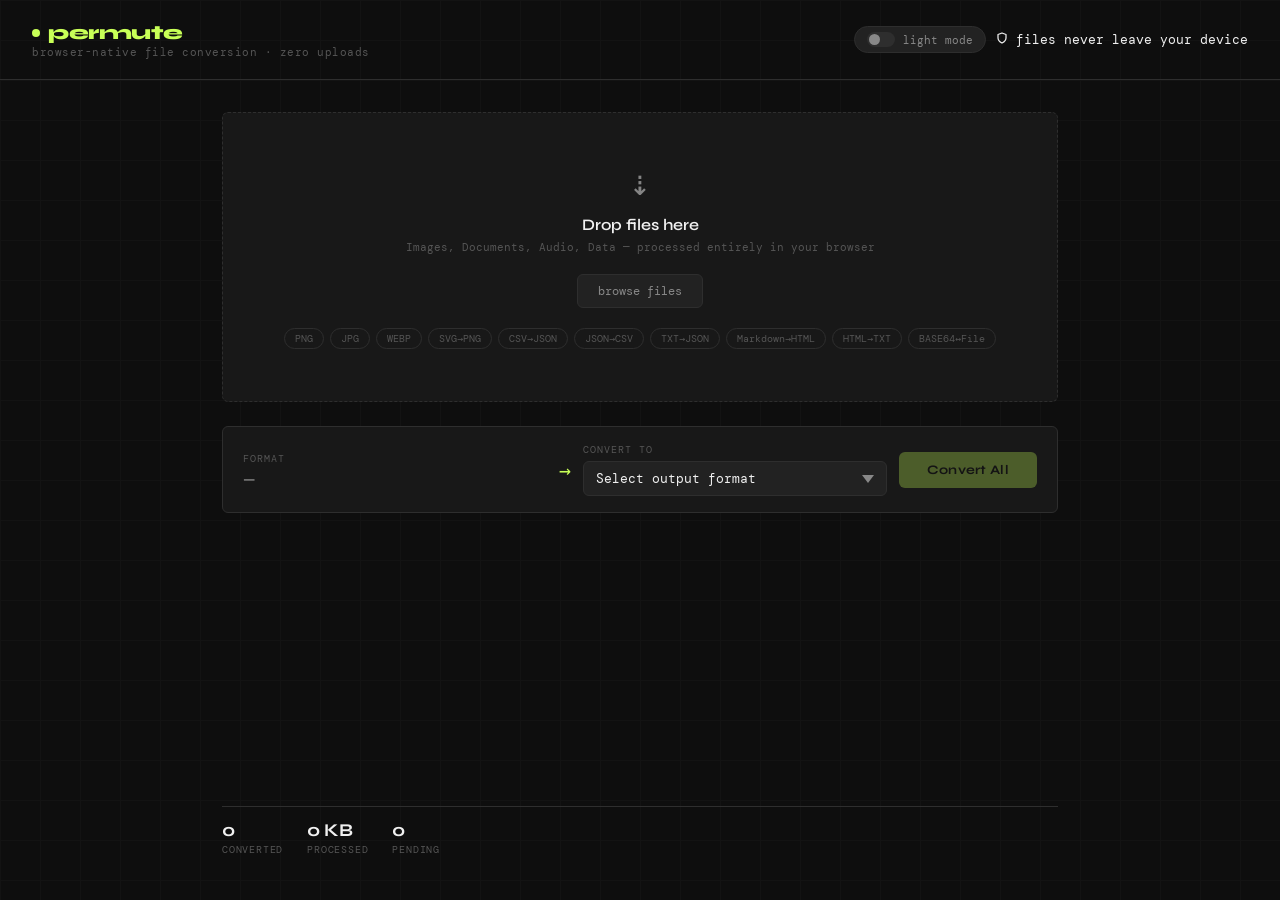
==== index.html @ 3656fc7f "permute-pilot first version of permute available at permute.wizminar.com" ====
<!DOCTYPE html>
<html lang="en">
<head>
<meta charset="UTF-8">
<meta name="viewport" content="width=device-width, initial-scale=1.0">
<title>permute</title>
<link rel="icon" type="image/x-icon" href="favicon.ico">
<style>
  @import url('https://fonts.googleapis.com/css2?family=DM+Mono:ital,wght@0,300;0,400;0,500;1,300&family=Syne:wght@400;600;700;800&display=swap');

  *, *::before, *::after { box-sizing: border-box; margin: 0; padding: 0; }

  :root {
    --bg: #0e0e0e;
    --surface: #181818;
    --surface2: #222222;
    --border: #2e2e2e;
    --border-hover: #444;
    --accent: #c8ff57;
    --accent-dim: #a8d844;
    --text: #f0f0f0;
    --text-mid: #888;
    --text-dim: #555;
    --danger: #ff5c5c;
    --success: #57ffb8;
    --radius: 6px;
  }

  :root.light {
    --bg: #f5f5f2;
    --surface: #ffffff;
    --surface2: #eeecea;
    --border: #d8d5d0;
    --border-hover: #b0aba4;
    --accent: #5a7a00;
    --accent-dim: #4a6600;
    --text: #1a1a1a;
    --text-mid: #666;
    --text-dim: #999;
    --danger: #cc2200;
    --success: #006644;
  }

  html, body {
    height: 100%;
    background: var(--bg);
    color: var(--text);
    font-family: 'DM Mono', monospace;
    font-size: 13px;
    overflow-x: hidden;
  }

  /* Subtle grid texture */
  body::before {
    content: '';
    position: fixed;
    inset: 0;
    background-image: linear-gradient(var(--border) 1px, transparent 1px), linear-gradient(90deg, var(--border) 1px, transparent 1px);
    background-size: 40px 40px;
    opacity: 0.18;
    pointer-events: none;
    z-index: 0;
  }

  .app {
    position: relative;
    z-index: 1;
    min-height: 100vh;
    display: flex;
    flex-direction: column;
  }

  /* Header */
  header {
    display: flex;
    align-items: center;
    justify-content: space-between;
    padding: 20px 32px;
    border-bottom: 1px solid var(--border);
  }

  .logo {
    font-family: 'Syne', sans-serif;
    font-weight: 800;
    font-size: 20px;
    letter-spacing: -0.5px;
    color: var(--accent);
    display: flex;
    align-items: center;
    gap: 8px;
  }

  .logo-dot {
    width: 8px; height: 8px;
    background: var(--accent);
    border-radius: 50%;
    animation: pulse 2s ease-in-out infinite;
  }

  @keyframes pulse {
    0%, 100% { opacity: 1; transform: scale(1); }
    50% { opacity: 0.5; transform: scale(0.8); }
  }

  .tagline {
    color: var(--text-dim);
    font-size: 11px;
    letter-spacing: 0.5px;
  }

  .theme-toggle {
    display: flex;
    align-items: center;
    gap: 8px;
    background: var(--surface2);
    border: 1px solid var(--border);
    padding: 5px 12px;
    border-radius: 20px;
    font-size: 11px;
    color: var(--text-mid);
    cursor: pointer;
    font-family: 'DM Mono', monospace;
    transition: all 0.2s ease;
  }

  .theme-toggle:hover {
    border-color: var(--border-hover);
    color: var(--text);
  }

  .toggle-track {
    width: 28px;
    height: 15px;
    background: var(--border);
    border-radius: 8px;
    position: relative;
    transition: background 0.25s ease;
    flex-shrink: 0;
  }

  .light .toggle-track {
    background: var(--accent);
  }

  .toggle-thumb {
    position: absolute;
    top: 2px;
    left: 2px;
    width: 11px;
    height: 11px;
    background: var(--text-mid);
    border-radius: 50%;
    transition: transform 0.25s cubic-bezier(0.4,0,0.2,1), background 0.25s ease;
  }

  .light .toggle-thumb {
    transform: translateX(13px);
    background: #fff;
  }

  .header-right {
    display: flex;
    align-items: center;
    gap: 10px;
  }
    display: flex;
    align-items: center;
    gap: 6px;
    background: var(--surface2);
    border: 1px solid var(--border);
    padding: 5px 12px;
    border-radius: 20px;
    font-size: 11px;
    color: var(--text-mid);
  }

  .privacy-badge svg { color: var(--accent); }

  /* Main */
  main {
    flex: 1;
    padding: 32px;
    max-width: 900px;
    width: 100%;
    margin: 0 auto;
    display: flex;
    flex-direction: column;
    gap: 24px;
  }

  /* Drop Zone */
  .drop-zone {
    border: 1.5px dashed var(--border);
    border-radius: var(--radius);
    padding: 52px 32px;
    text-align: center;
    cursor: pointer;
    transition: all 0.2s ease;
    position: relative;
    overflow: hidden;
    background: var(--surface);
  }

  .drop-zone:hover, .drop-zone.dragging {
    border-color: var(--accent);
    background: rgba(200, 255, 87, 0.03);
  }

  .drop-zone.dragging::after {
    content: '';
    position: absolute;
    inset: 0;
    background: radial-gradient(ellipse at center, rgba(200,255,87,0.06) 0%, transparent 70%);
    pointer-events: none;
  }

  .drop-icon {
    font-size: 36px;
    margin-bottom: 14px;
    opacity: 0.5;
    line-height: 1;
  }

  .drop-text {
    font-family: 'Syne', sans-serif;
    font-size: 16px;
    font-weight: 600;
    color: var(--text);
    margin-bottom: 6px;
  }

  .drop-sub {
    color: var(--text-dim);
    font-size: 11px;
    margin-bottom: 20px;
  }

  .browse-btn {
    display: inline-block;
    padding: 8px 20px;
    border: 1px solid var(--border);
    border-radius: var(--radius);
    cursor: pointer;
    color: var(--text-mid);
    transition: all 0.15s;
    font-family: 'DM Mono', monospace;
    font-size: 12px;
    background: var(--surface2);
  }

  .browse-btn:hover {
    border-color: var(--accent);
    color: var(--accent);
  }

  #file-input { display: none; }

  /* Format selector row */
  .convert-bar {
    display: grid;
    grid-template-columns: 1fr auto 1fr auto;
    gap: 12px;
    align-items: center;
    background: var(--surface);
    border: 1px solid var(--border);
    border-radius: var(--radius);
    padding: 16px 20px;
  }

  .field-group { display: flex; flex-direction: column; gap: 5px; }
  .field-label { font-size: 10px; color: var(--text-dim); text-transform: uppercase; letter-spacing: 1px; }

  .field-value {
    font-family: 'Syne', sans-serif;
    font-weight: 600;
    font-size: 15px;
    color: var(--text-mid);
  }

  .field-value.active { color: var(--text); }

  .arrow-icon { color: var(--accent); font-size: 20px; text-align: center; }

  select {
    appearance: none;
    background: var(--surface2);
    border: 1px solid var(--border);
    color: var(--text);
    font-family: 'DM Mono', monospace;
    font-size: 13px;
    padding: 8px 32px 8px 12px;
    border-radius: var(--radius);
    cursor: pointer;
    width: 100%;
    background-image: url("data:image/svg+xml,%3Csvg xmlns='http://www.w3.org/2000/svg' width='12' height='8' viewBox='0 0 12 8'%3E%3Cpath fill='%23888' d='M6 8L0 0h12z'/%3E%3C/svg%3E");
    background-repeat: no-repeat;
    background-position: right 12px center;
    transition: border-color 0.15s;
  }

  select:focus { outline: none; border-color: var(--accent); }
  select option { background: #1a1a1a; }

  .convert-btn {
    padding: 10px 28px;
    background: var(--accent);
    color: #0e0e0e;
    border: none;
    border-radius: var(--radius);
    font-family: 'Syne', sans-serif;
    font-weight: 700;
    font-size: 13px;
    cursor: pointer;
    transition: all 0.15s;
    letter-spacing: 0.3px;
    white-space: nowrap;
  }

  .convert-btn:hover { background: var(--accent-dim); transform: translateY(-1px); }
  .convert-btn:active { transform: translateY(0); }
  .convert-btn:disabled { opacity: 0.3; cursor: not-allowed; transform: none; }

  /* File Queue */
  .queue-header {
    display: flex;
    align-items: center;
    justify-content: space-between;
    margin-bottom: 12px;
  }

  .queue-title {
    font-size: 11px;
    color: var(--text-dim);
    text-transform: uppercase;
    letter-spacing: 1px;
  }

  .clear-btn {
    font-size: 11px;
    color: var(--text-dim);
    background: none;
    border: none;
    cursor: pointer;
    font-family: 'DM Mono', monospace;
    padding: 2px 6px;
    border-radius: 3px;
    transition: color 0.15s;
  }

  .clear-btn:hover { color: var(--danger); }

  .file-list { display: flex; flex-direction: column; gap: 6px; }

  .file-item {
    display: grid;
    grid-template-columns: 32px 1fr auto auto;
    align-items: center;
    gap: 12px;
    background: var(--surface);
    border: 1px solid var(--border);
    border-radius: var(--radius);
    padding: 10px 14px;
    animation: slideIn 0.2s ease;
    transition: border-color 0.2s;
  }

  @keyframes slideIn {
    from { opacity: 0; transform: translateY(-6px); }
    to { opacity: 1; transform: translateY(0); }
  }

  .file-item.done { border-color: rgba(87, 255, 184, 0.25); }
  .file-item.error { border-color: rgba(255, 92, 92, 0.25); }
  .file-item.converting { border-color: rgba(200, 255, 87, 0.2); }

  .file-type-badge {
    width: 32px; height: 32px;
    background: var(--surface2);
    border-radius: 4px;
    display: flex;
    align-items: center;
    justify-content: center;
    font-size: 9px;
    font-weight: 500;
    color: var(--text-mid);
    text-transform: uppercase;
    letter-spacing: 0.5px;
    border: 1px solid var(--border);
  }

  .file-info { min-width: 0; }

  .file-name {
    font-size: 12px;
    color: var(--text);
    white-space: nowrap;
    overflow: hidden;
    text-overflow: ellipsis;
    margin-bottom: 2px;
  }

  .file-meta { font-size: 10px; color: var(--text-dim); }

  .file-status {
    font-size: 11px;
    white-space: nowrap;
  }

  .status-pending { color: var(--text-dim); }
  .status-converting { color: var(--accent); }
  .status-done { color: var(--success); }
  .status-error { color: var(--danger); }

  .download-btn {
    padding: 5px 12px;
    background: transparent;
    border: 1px solid var(--success);
    color: var(--success);
    border-radius: 4px;
    font-family: 'DM Mono', monospace;
    font-size: 11px;
    cursor: pointer;
    transition: all 0.15s;
    white-space: nowrap;
  }

  .download-btn:hover { background: var(--success); color: #0e0e0e; }

  .remove-btn {
    background: none;
    border: none;
    color: var(--text-dim);
    cursor: pointer;
    font-size: 16px;
    line-height: 1;
    padding: 2px 4px;
    border-radius: 3px;
    transition: color 0.15s;
  }

  .remove-btn:hover { color: var(--danger); }

  /* Progress bar */
  .progress-bar {
    height: 2px;
    background: var(--surface2);
    border-radius: 1px;
    margin-top: 4px;
    overflow: hidden;
  }

  .progress-fill {
    height: 100%;
    background: var(--accent);
    border-radius: 1px;
    transition: width 0.3s ease;
    width: 0%;
  }

  /* Stats bar */
  .stats-bar {
    display: flex;
    gap: 24px;
    padding: 12px 0;
    border-top: 1px solid var(--border);
    margin-top: auto;
  }

  .stat { display: flex; flex-direction: column; gap: 2px; }
  .stat-val { font-family: 'Syne', sans-serif; font-weight: 700; font-size: 18px; color: var(--text); }
  .stat-key { font-size: 10px; color: var(--text-dim); text-transform: uppercase; letter-spacing: 0.8px; }

  /* Empty state */
  .empty-state {
    text-align: center;
    padding: 32px;
    color: var(--text-dim);
    font-size: 12px;
  }

  /* Formats supported */
  .formats-row {
    display: flex;
    gap: 6px;
    flex-wrap: wrap;
  }

  .fmt-pill {
    padding: 3px 10px;
    border: 1px solid var(--border);
    border-radius: 20px;
    font-size: 10px;
    color: var(--text-dim);
    background: var(--surface);
  }

  /* Spinner */
  @keyframes spin { to { transform: rotate(360deg); } }
  .spinner {
    display: inline-block;
    width: 12px; height: 12px;
    border: 1.5px solid var(--border);
    border-top-color: var(--accent);
    border-radius: 50%;
    animation: spin 0.6s linear infinite;
    vertical-align: middle;
  }

  /* Scrollbar */
  ::-webkit-scrollbar { width: 4px; }
  ::-webkit-scrollbar-track { background: transparent; }
  ::-webkit-scrollbar-thumb { background: var(--border); border-radius: 2px; }
</style>
</head>
<body>
<div class="app">

  <header>
    <div>
      <div class="logo"><div class="logo-dot"></div>permute</div>
      <div class="tagline">browser-native file conversion · zero uploads</div>
    </div>
    <div class="header-right">
      <button class="theme-toggle" id="theme-toggle" onclick="toggleTheme()">
        <div class="toggle-track"><div class="toggle-thumb"></div></div>
        <span id="theme-label">light mode</span>
      </button>
      <div class="privacy-badge">
        <svg width="12" height="12" fill="none" viewBox="0 0 24 24" stroke="currentColor" stroke-width="2.5">
          <path stroke-linecap="round" stroke-linejoin="round" d="M12 22s8-4 8-10V5l-8-3-8 3v7c0 6 8 10 8 10z"/>
        </svg>
        files never leave your device
      </div>
    </div>
  </header>

  <main>

    <!-- Drop Zone -->
    <div class="drop-zone" id="drop-zone">
      <div class="drop-icon">⇣</div>
      <div class="drop-text">Drop files here</div>
      <div class="drop-sub">Images, Documents, Audio, Data — processed entirely in your browser</div>
      <label class="browse-btn" for="file-input">browse files</label>
      <input type="file" id="file-input" multiple>
      <div style="margin-top:20px;">
        <div class="formats-row" style="justify-content:center;">
          <span class="fmt-pill">PNG</span><span class="fmt-pill">JPG</span><span class="fmt-pill">WEBP</span>
          <span class="fmt-pill">SVG→PNG</span><span class="fmt-pill">CSV→JSON</span><span class="fmt-pill">JSON→CSV</span>
          <span class="fmt-pill">TXT→JSON</span><span class="fmt-pill">Markdown→HTML</span>
          <span class="fmt-pill">HTML→TXT</span><span class="fmt-pill">BASE64↔File</span>
        </div>
      </div>
    </div>

    <!-- Convert Bar -->
    <div class="convert-bar">
      <div class="field-group">
        <div class="field-label">Format</div>
        <div class="field-value" id="source-format-label">—</div>
      </div>
      <div class="arrow-icon">→</div>
      <div class="field-group">
        <div class="field-label">Convert to</div>
        <select id="target-format">
          <option value="">Select output format</option>
        </select>
      </div>
      <button class="convert-btn" id="convert-btn" disabled>Convert All</button>
    </div>

    <!-- File Queue -->
    <div id="queue-section" style="display:none;">
      <div class="queue-header">
        <div class="queue-title">Queue · <span id="queue-count">0</span> files</div>
        <button class="clear-btn" id="clear-btn">clear all</button>
      </div>
      <div class="file-list" id="file-list"></div>
    </div>

    <!-- Stats -->
    <div class="stats-bar">
      <div class="stat"><div class="stat-val" id="stat-converted">0</div><div class="stat-key">Converted</div></div>
      <div class="stat"><div class="stat-val" id="stat-size">0 KB</div><div class="stat-key">Processed</div></div>
      <div class="stat"><div class="stat-val" id="stat-pending">0</div><div class="stat-key">Pending</div></div>
    </div>

  </main>
</div>

<script>
// ─── FORMAT MAP ────────────────────────────────────────────────────────────────
const FORMAT_MAP = {
  image: {
    label: 'Image',
    detect: ['png','jpg','jpeg','webp','gif','bmp','svg'],
    targets: { PNG:'png', JPEG:'jpg', WEBP:'webp' }
  },
  csv: {
    label: 'CSV',
    detect: ['csv'],
    targets: { JSON:'json', TSV:'tsv', HTML:'html' }
  },
  json: {
    label: 'JSON',
    detect: ['json'],
    targets: { CSV:'csv', YAML:'yaml', HTML:'html' }
  },
  txt: {
    label: 'Text',
    detect: ['txt'],
    targets: { JSON:'json', HTML:'html', CSV:'csv' }
  },
  md: {
    label: 'Markdown',
    detect: ['md','markdown'],
    targets: { HTML:'html', TXT:'txt' }
  },
  html: {
    label: 'HTML',
    detect: ['html','htm'],
    targets: { TXT:'txt', Markdown:'md' }
  },
};

// ─── STATE ─────────────────────────────────────────────────────────────────────
let files = []; // { id, file, name, ext, type, size, status, url, error }
let nextId = 0;
let statsConverted = 0, statsSize = 0;

// ─── DOM ───────────────────────────────────────────────────────────────────────
const dropZone = document.getElementById('drop-zone');
const fileInput = document.getElementById('file-input');
const fileList = document.getElementById('file-list');
const queueSection = document.getElementById('queue-section');
const queueCount = document.getElementById('queue-count');
const targetFormatSel = document.getElementById('target-format');
const sourceFormatLabel = document.getElementById('source-format-label');
const convertBtn = document.getElementById('convert-btn');
const clearBtn = document.getElementById('clear-btn');

// ─── DRAG & DROP ──────────────────────────────────────────────────────────────
dropZone.addEventListener('dragover', e => { e.preventDefault(); dropZone.classList.add('dragging'); });
dropZone.addEventListener('dragleave', () => dropZone.classList.remove('dragging'));
dropZone.addEventListener('drop', e => {
  e.preventDefault();
  dropZone.classList.remove('dragging');
  addFiles([...e.dataTransfer.files]);
});
fileInput.addEventListener('change', () => { addFiles([...fileInput.files]); fileInput.value=''; });

// ─── ADD FILES ────────────────────────────────────────────────────────────────
function getExt(name) { return name.split('.').pop().toLowerCase(); }

function detectType(ext) {
  for (const [type, conf] of Object.entries(FORMAT_MAP)) {
    if (conf.detect.includes(ext)) return type;
  }
  return null;
}

function addFiles(rawFiles) {
  rawFiles.forEach(f => {
    const ext = getExt(f.name);
    const type = detectType(ext);
    files.push({ id: nextId++, file: f, name: f.name, ext, type, size: f.size, status: 'pending', url: null, error: null });
  });
  updateUI();
}

// ─── UI UPDATE ────────────────────────────────────────────────────────────────
function updateUI() {
  if (files.length === 0) { queueSection.style.display = 'none'; }
  else { queueSection.style.display = 'block'; }

  queueCount.textContent = files.length;
  renderFileList();
  updateFormatSelector();
  updateStats();
}

function renderFileList() {
  fileList.innerHTML = '';
  if (files.length === 0) { fileList.innerHTML = '<div class="empty-state">No files added yet.</div>'; return; }
  files.forEach(f => {
    const item = document.createElement('div');
    item.className = `file-item ${f.status}`;
    item.id = `file-${f.id}`;

    const typeLabel = f.type ? FORMAT_MAP[f.type].label : f.ext.toUpperCase();
    const sizeStr = formatSize(f.size);

    let statusHtml = '';
    if (f.status === 'pending') statusHtml = `<span class="file-status status-pending">pending</span>`;
    else if (f.status === 'converting') statusHtml = `<span class="file-status status-converting"><span class="spinner"></span></span>`;
    else if (f.status === 'done') statusHtml = `<button class="download-btn" onclick="downloadFile(${f.id})">↓ save</button>`;
    else if (f.status === 'error') statusHtml = `<span class="file-status status-error" title="${f.error}">failed</span>`;

    const unsupported = !f.type ? `<div class="file-meta" style="color:var(--danger)">format not supported</div>` : '';

    item.innerHTML = `
      <div class="file-type-badge">${f.ext}</div>
      <div class="file-info">
        <div class="file-name" title="${f.name}">${f.name}</div>
        ${unsupported || `<div class="file-meta">${sizeStr} · ${typeLabel}</div>`}
        ${f.status === 'converting' ? '<div class="progress-bar"><div class="progress-fill" id="prog-${f.id}" style="width:60%"></div></div>' : ''}
      </div>
      ${statusHtml}
      <button class="remove-btn" onclick="removeFile(${f.id})">✕</button>
    `;
    fileList.appendChild(item);
  });
}

function updateFormatSelector() {
  // Determine common type among files
  const types = [...new Set(files.filter(f => f.type).map(f => f.type))];
  if (types.length === 0) {
    sourceFormatLabel.textContent = '—';
    targetFormatSel.innerHTML = '<option value="">Select output format</option>';
    convertBtn.disabled = true;
    return;
  }

  if (types.length === 1) {
    const type = types[0];
    sourceFormatLabel.textContent = FORMAT_MAP[type].label;
    sourceFormatLabel.classList.add('active');
    const targets = FORMAT_MAP[type].targets;
    const prev = targetFormatSel.value;
    targetFormatSel.innerHTML = '<option value="">Select output format</option>';
    Object.entries(targets).forEach(([label, ext]) => {
      const opt = document.createElement('option');
      opt.value = ext;
      opt.textContent = label;
      if (prev === ext) opt.selected = true;
      targetFormatSel.appendChild(opt);
    });
  } else {
    sourceFormatLabel.textContent = 'Mixed';
    sourceFormatLabel.classList.remove('active');
    targetFormatSel.innerHTML = '<option value="">Cannot mix formats</option>';
    convertBtn.disabled = true;
    return;
  }

  convertBtn.disabled = !targetFormatSel.value || files.every(f => !f.type);
}

targetFormatSel.addEventListener('change', () => {
  convertBtn.disabled = !targetFormatSel.value;
});

function updateStats() {
  document.getElementById('stat-converted').textContent = statsConverted;
  document.getElementById('stat-size').textContent = formatSize(statsSize);
  document.getElementById('stat-pending').textContent = files.filter(f => f.status === 'pending').length;
}

// ─── REMOVE / CLEAR ───────────────────────────────────────────────────────────
function removeFile(id) {
  files = files.filter(f => f.id !== id);
  updateUI();
}

clearBtn.addEventListener('click', () => {
  files = [];
  updateUI();
});

// ─── CONVERSION ───────────────────────────────────────────────────────────────
convertBtn.addEventListener('click', async () => {
  const targetExt = targetFormatSel.value;
  if (!targetExt) return;

  const pending = files.filter(f => f.status === 'pending' && f.type);
  if (pending.length === 0) return;

  convertBtn.disabled = true;

  for (const f of pending) {
    f.status = 'converting';
    renderFileItem(f);
    try {
      const result = await convertFile(f, targetExt);
      f.url = result.url;
      f.outputName = result.name;
      f.status = 'done';
      statsConverted++;
      statsSize += f.size;
    } catch (e) {
      f.status = 'error';
      f.error = e.message;
    }
    renderFileItem(f);
    updateStats();
  }

  convertBtn.disabled = false;
  updateFormatSelector();
});

function renderFileItem(f) {
  const el = document.getElementById(`file-${f.id}`);
  if (!el) return;
  const typeLabel = f.type ? FORMAT_MAP[f.type].label : f.ext.toUpperCase();
  const sizeStr = formatSize(f.size);

  el.className = `file-item ${f.status}`;

  let statusHtml = '';
  if (f.status === 'pending') statusHtml = `<span class="file-status status-pending">pending</span>`;
  else if (f.status === 'converting') statusHtml = `<span class="file-status status-converting"><span class="spinner"></span></span>`;
  else if (f.status === 'done') statusHtml = `<button class="download-btn" onclick="downloadFile(${f.id})">↓ save</button>`;
  else if (f.status === 'error') statusHtml = `<span class="file-status status-error" title="${f.error}">failed</span>`;

  el.innerHTML = `
    <div class="file-type-badge">${f.ext}</div>
    <div class="file-info">
      <div class="file-name" title="${f.name}">${f.name}</div>
      <div class="file-meta">${sizeStr} · ${typeLabel}${f.status === 'done' ? ` → ${f.outputName}` : ''}</div>
      ${f.status === 'converting' ? '<div class="progress-bar"><div class="progress-fill" style="width:70%;animation:none"></div></div>' : ''}
    </div>
    ${statusHtml}
    <button class="remove-btn" onclick="removeFile(${f.id})">✕</button>
  `;
}

// ─── DOWNLOAD ─────────────────────────────────────────────────────────────────
function downloadFile(id) {
  const f = files.find(x => x.id === id);
  if (!f || !f.url) return;
  const a = document.createElement('a');
  a.href = f.url;
  a.download = f.outputName;
  a.click();
}

// ─── CONVERTERS ───────────────────────────────────────────────────────────────
async function convertFile(f, targetExt) {
  const type = f.type;

  if (type === 'image') return convertImage(f, targetExt);
  if (type === 'csv') return convertCSV(f, targetExt);
  if (type === 'json') return convertJSON(f, targetExt);
  if (type === 'txt') return convertTXT(f, targetExt);
  if (type === 'md') return convertMarkdown(f, targetExt);
  if (type === 'html') return convertHTML(f, targetExt);

  throw new Error('Unsupported conversion');
}

function readFileText(file) {
  return new Promise((res, rej) => {
    const r = new FileReader();
    r.onload = e => res(e.target.result);
    r.onerror = () => rej(new Error('Read failed'));
    r.readAsText(file);
  });
}

function makeBlob(content, mime, baseName, ext) {
  const blob = new Blob([content], { type: mime });
  const url = URL.createObjectURL(blob);
  const name = baseName.replace(/\.[^.]+$/, '') + '.' + ext;
  return { url, name };
}

// IMAGE CONVERSION
function convertImage(f, targetExt) {
  return new Promise((res, rej) => {
    const img = new Image();
    const url = URL.createObjectURL(f.file);
    img.onload = () => {
      const canvas = document.createElement('canvas');
      canvas.width = img.naturalWidth;
      canvas.height = img.naturalHeight;
      const ctx = canvas.getContext('2d');

      // White bg for JPEG
      if (targetExt === 'jpg') {
        ctx.fillStyle = '#ffffff';
        ctx.fillRect(0, 0, canvas.width, canvas.height);
      }
      ctx.drawImage(img, 0, 0);
      URL.revokeObjectURL(url);

      const mimeMap = { png: 'image/png', jpg: 'image/jpeg', webp: 'image/webp' };
      const mime = mimeMap[targetExt] || 'image/png';
      canvas.toBlob(blob => {
        if (!blob) return rej(new Error('Canvas conversion failed'));
        const outUrl = URL.createObjectURL(blob);
        const name = f.name.replace(/\.[^.]+$/, '') + '.' + targetExt;
        res({ url: outUrl, name });
      }, mime, 0.92);
    };
    img.onerror = () => rej(new Error('Image load failed'));
    img.src = url;
  });
}

// CSV CONVERSION
async function convertCSV(f, targetExt) {
  const text = await readFileText(f.file);
  const rows = parseCSV(text);

  if (targetExt === 'json') {
    const headers = rows[0];
    const data = rows.slice(1).map(row => {
      const obj = {};
      headers.forEach((h, i) => { obj[h] = row[i] ?? ''; });
      return obj;
    });
    return makeBlob(JSON.stringify(data, null, 2), 'application/json', f.name, 'json');
  }

  if (targetExt === 'tsv') {
    const tsv = rows.map(r => r.map(c => c.replace(/\t/g, ' ')).join('\t')).join('\n');
    return makeBlob(tsv, 'text/tab-separated-values', f.name, 'tsv');
  }

  if (targetExt === 'html') {
    const headers = rows[0];
    let html = `<!DOCTYPE html><html><head><meta charset="UTF-8"><style>
      body{font-family:monospace;font-size:13px;padding:20px;background:#f5f5f5}
      table{border-collapse:collapse;width:100%;background:#fff}
      th,td{border:1px solid #ddd;padding:8px 12px;text-align:left}
      th{background:#222;color:#fff}
      tr:nth-child(even){background:#f9f9f9}
    </style></head><body><table>`;
    html += `<thead><tr>${headers.map(h => `<th>${esc(h)}</th>`).join('')}</tr></thead><tbody>`;
    rows.slice(1).forEach(row => {
      html += `<tr>${row.map(c => `<td>${esc(c)}</td>`).join('')}</tr>`;
    });
    html += `</tbody></table></body></html>`;
    return makeBlob(html, 'text/html', f.name, 'html');
  }

  throw new Error('Unknown target');
}

function parseCSV(text) {
  const rows = [];
  const lines = text.split(/\r?\n/);
  for (const line of lines) {
    if (!line.trim()) continue;
    const row = [];
    let cur = '', inq = false;
    for (let i = 0; i < line.length; i++) {
      const ch = line[i];
      if (ch === '"') { inq = !inq; }
      else if (ch === ',' && !inq) { row.push(cur); cur = ''; }
      else { cur += ch; }
    }
    row.push(cur);
    rows.push(row);
  }
  return rows;
}

// JSON CONVERSION
async function convertJSON(f, targetExt) {
  const text = await readFileText(f.file);
  let data;
  try { data = JSON.parse(text); } catch { throw new Error('Invalid JSON'); }

  if (targetExt === 'csv') {
    const arr = Array.isArray(data) ? data : [data];
    const keys = [...new Set(arr.flatMap(Object.keys))];
    const rows = [keys.join(',')];
    arr.forEach(obj => {
      rows.push(keys.map(k => {
        const v = obj[k] ?? '';
        const s = typeof v === 'object' ? JSON.stringify(v) : String(v);
        return s.includes(',') || s.includes('"') || s.includes('\n') ? `"${s.replace(/"/g,'""')}"` : s;
      }).join(','));
    });
    return makeBlob(rows.join('\n'), 'text/csv', f.name, 'csv');
  }

  if (targetExt === 'yaml') {
    const yaml = jsonToYaml(data, 0);
    return makeBlob(yaml, 'text/yaml', f.name, 'yaml');
  }

  if (targetExt === 'html') {
    const html = `<!DOCTYPE html><html><head><meta charset="UTF-8"><style>body{font-family:monospace;font-size:12px;padding:20px;background:#1e1e1e;color:#d4d4d4}pre{white-space:pre-wrap;word-wrap:break-word}</style></head><body><pre>${esc(JSON.stringify(data, null, 2))}</pre></body></html>`;
    return makeBlob(html, 'text/html', f.name, 'html');
  }

  throw new Error('Unknown target');
}

function jsonToYaml(obj, indent) {
  const pad = '  '.repeat(indent);
  if (obj === null) return 'null';
  if (typeof obj === 'boolean' || typeof obj === 'number') return String(obj);
  if (typeof obj === 'string') return obj.includes('\n') ? `|\n${pad}  ${obj.replace(/\n/g, `\n${pad}  `)}` : obj;
  if (Array.isArray(obj)) return obj.map(v => `\n${pad}- ${jsonToYaml(v, indent + 1)}`).join('') || '[]';
  if (typeof obj === 'object') {
    return Object.entries(obj).map(([k, v]) => {
      const val = typeof v === 'object' && v !== null ? `\n${jsonToYaml(v, indent + 1)}`.replace(/^/, '') : ` ${jsonToYaml(v, indent)}`;
      return `\n${pad}${k}:${val}`;
    }).join('') || '{}';
  }
  return String(obj);
}

// TXT CONVERSION
async function convertTXT(f, targetExt) {
  const text = await readFileText(f.file);

  if (targetExt === 'json') {
    const lines = text.split(/\r?\n/).filter(l => l.trim());
    return makeBlob(JSON.stringify({ lines, text }, null, 2), 'application/json', f.name, 'json');
  }

  if (targetExt === 'html') {
    const html = `<!DOCTYPE html><html><head><meta charset="UTF-8"><style>body{font-family:Georgia,serif;max-width:720px;margin:40px auto;line-height:1.8;color:#222;padding:0 20px}p{margin-bottom:1em}</style></head><body>${text.split(/\r?\n\r?\n/).map(p => `<p>${esc(p)}</p>`).join('\n')}</body></html>`;
    return makeBlob(html, 'text/html', f.name, 'html');
  }

  if (targetExt === 'csv') {
    const lines = text.split(/\r?\n/).filter(l => l.trim());
    const csv = ['line,content', ...lines.map((l, i) => `${i + 1},"${l.replace(/"/g, '""')}"`).join('\n')].join('\n');
    return makeBlob(csv, 'text/csv', f.name, 'csv');
  }

  throw new Error('Unknown target');
}

// MARKDOWN CONVERSION
async function convertMarkdown(f, targetExt) {
  const text = await readFileText(f.file);

  if (targetExt === 'html') {
    const html = mdToHtml(text);
    const full = `<!DOCTYPE html><html><head><meta charset="UTF-8"><style>body{font-family:Georgia,serif;max-width:720px;margin:40px auto;line-height:1.8;color:#222;padding:0 20px}code{background:#f0f0f0;padding:2px 5px;border-radius:3px;font-size:0.9em}pre{background:#f0f0f0;padding:16px;border-radius:5px;overflow-x:auto}blockquote{border-left:3px solid #ccc;padding-left:16px;color:#666;margin:0}h1,h2,h3{margin-top:1.5em}</style></head><body>${html}</body></html>`;
    return makeBlob(full, 'text/html', f.name, 'html');
  }

  if (targetExt === 'txt') {
    // Strip markdown
    const plain = text
      .replace(/^#{1,6}\s+/gm, '')
      .replace(/\*\*(.+?)\*\*/g, '$1')
      .replace(/\*(.+?)\*/g, '$1')
      .replace(/`(.+?)`/g, '$1')
      .replace(/\[(.+?)\]\(.+?\)/g, '$1')
      .replace(/^[-*+]\s+/gm, '• ')
      .replace(/^>\s*/gm, '')
      .replace(/^\d+\.\s+/gm, '');
    return makeBlob(plain, 'text/plain', f.name, 'txt');
  }

  throw new Error('Unknown target');
}

function mdToHtml(md) {
  return md
    .replace(/^#{6}\s+(.+)$/gm, '<h6>$1</h6>')
    .replace(/^#{5}\s+(.+)$/gm, '<h5>$1</h5>')
    .replace(/^#{4}\s+(.+)$/gm, '<h4>$1</h4>')
    .replace(/^#{3}\s+(.+)$/gm, '<h3>$1</h3>')
    .replace(/^#{2}\s+(.+)$/gm, '<h2>$1</h2>')
    .replace(/^#{1}\s+(.+)$/gm, '<h1>$1</h1>')
    .replace(/\*\*(.+?)\*\*/g, '<strong>$1</strong>')
    .replace(/\*(.+?)\*/g, '<em>$1</em>')
    .replace(/`(.+?)`/g, '<code>$1</code>')
    .replace(/\[(.+?)\]\((.+?)\)/g, '<a href="$2">$1</a>')
    .replace(/^[-*+]\s+(.+)$/gm, '<li>$1</li>')
    .replace(/^>\s+(.+)$/gm, '<blockquote>$1</blockquote>')
    .replace(/\n\n/g, '</p><p>')
    .replace(/^(?!<[h|l|b|p])(.+)$/gm, '$1')
    .replace(/<\/li>\n<li>/g, '</li><li>')
    .replace(/(<li>.*<\/li>)/gs, '<ul>$1</ul>');
}

// HTML CONVERSION
async function convertHTML(f, targetExt) {
  const text = await readFileText(f.file);
  const parser = new DOMParser();
  const doc = parser.parseFromString(text, 'text/html');

  if (targetExt === 'txt') {
    const plain = (doc.body?.innerText || doc.body?.textContent || '').trim();
    return makeBlob(plain, 'text/plain', f.name, 'txt');
  }

  if (targetExt === 'md') {
    // Basic HTML → Markdown
    let md = text
      .replace(/<h1[^>]*>(.*?)<\/h1>/gi, '# $1\n')
      .replace(/<h2[^>]*>(.*?)<\/h2>/gi, '## $1\n')
      .replace(/<h3[^>]*>(.*?)<\/h3>/gi, '### $1\n')
      .replace(/<strong[^>]*>(.*?)<\/strong>/gi, '**$1**')
      .replace(/<b[^>]*>(.*?)<\/b>/gi, '**$1**')
      .replace(/<em[^>]*>(.*?)<\/em>/gi, '*$1*')
      .replace(/<i[^>]*>(.*?)<\/i>/gi, '*$1*')
      .replace(/<a[^>]*href="([^"]*)"[^>]*>(.*?)<\/a>/gi, '[$2]($1)')
      .replace(/<li[^>]*>(.*?)<\/li>/gi, '- $1\n')
      .replace(/<br\s*\/?>/gi, '\n')
      .replace(/<p[^>]*>(.*?)<\/p>/gi, '$1\n\n')
      .replace(/<[^>]+>/g, '')
      .replace(/&amp;/g,'&').replace(/&lt;/g,'<').replace(/&gt;/g,'>').replace(/&nbsp;/g,' ').replace(/&quot;/g,'"');
    return makeBlob(md.trim(), 'text/markdown', f.name, 'md');
  }

  throw new Error('Unknown target');
}

// ─── UTILS ────────────────────────────────────────────────────────────────────
function formatSize(bytes) {
  if (bytes < 1024) return bytes + ' B';
  if (bytes < 1024 * 1024) return (bytes / 1024).toFixed(1) + ' KB';
  return (bytes / 1024 / 1024).toFixed(2) + ' MB';
}

function esc(str) {
  return String(str)
    .replace(/&/g,'&amp;')
    .replace(/</g,'&lt;')
    .replace(/>/g,'&gt;')
    .replace(/"/g,'&quot;');
}

function toggleTheme() {
  const isLight = document.documentElement.classList.toggle('light');
  document.getElementById('theme-label').textContent = isLight ? 'dark mode' : 'light mode';
}

window.removeFile = removeFile;
window.downloadFile = downloadFile;
</script>
</body>
</html>
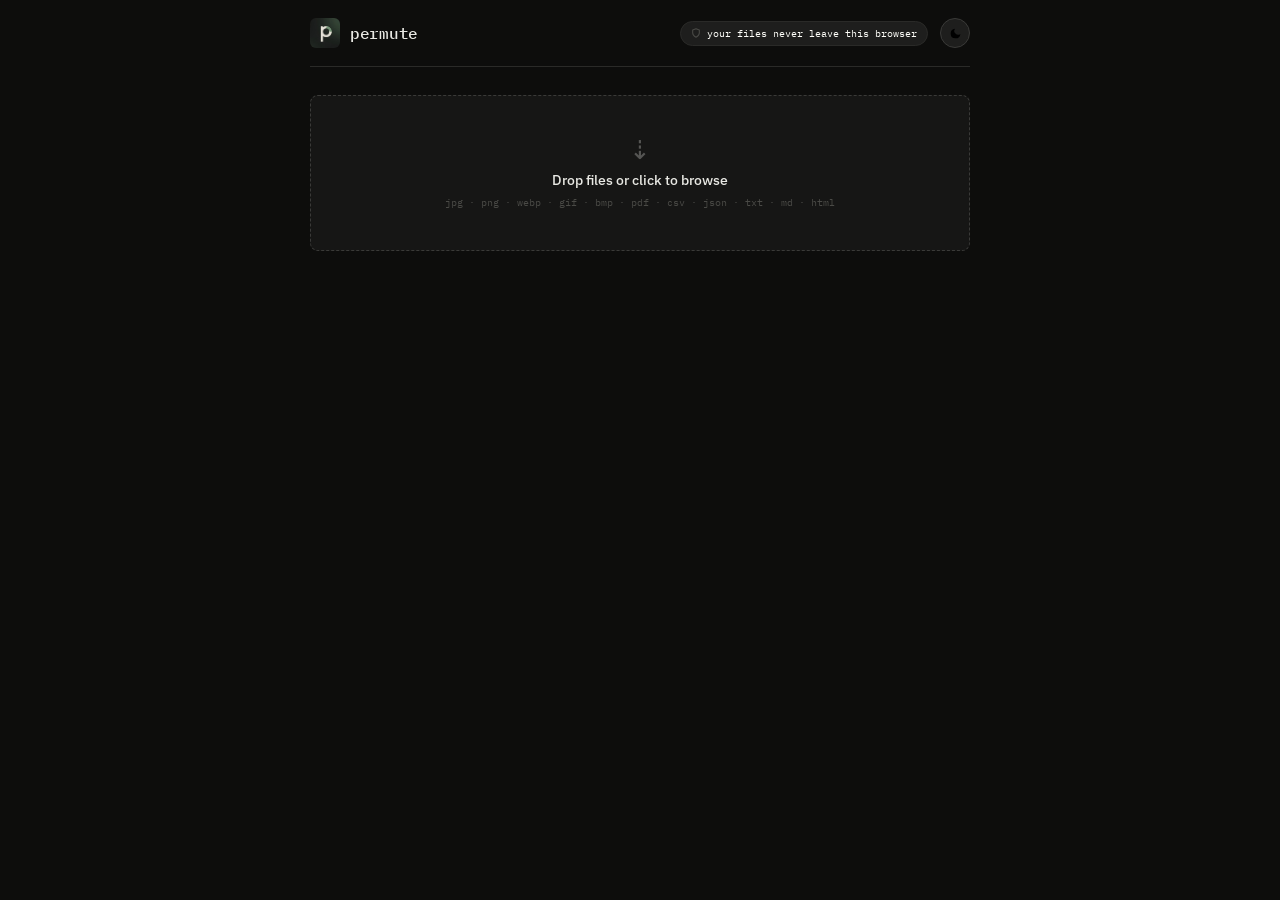
==== commit a61e6b54: "PDF is up you can now convert image(almost all formats) to pdf and vice versa :)" ====
--- a/index.html
+++ b/index.html
@@ -3,1134 +3,571 @@
 <head>
 <meta charset="UTF-8">
 <meta name="viewport" content="width=device-width, initial-scale=1.0">
-<title>permute</title>
+<title>Permute</title>
 <link rel="icon" type="image/x-icon" href="favicon.ico">
+
 <style>
-  @import url('https://fonts.googleapis.com/css2?family=DM+Mono:ital,wght@0,300;0,400;0,500;1,300&family=Syne:wght@400;600;700;800&display=swap');
-
-  *, *::before, *::after { box-sizing: border-box; margin: 0; padding: 0; }
-
-  :root {
-    --bg: #0e0e0e;
-    --surface: #181818;
-    --surface2: #222222;
-    --border: #2e2e2e;
-    --border-hover: #444;
-    --accent: #c8ff57;
-    --accent-dim: #a8d844;
-    --text: #f0f0f0;
-    --text-mid: #888;
-    --text-dim: #555;
-    --danger: #ff5c5c;
-    --success: #57ffb8;
-    --radius: 6px;
-  }
-
-  :root.light {
-    --bg: #f5f5f2;
-    --surface: #ffffff;
-    --surface2: #eeecea;
-    --border: #d8d5d0;
-    --border-hover: #b0aba4;
-    --accent: #5a7a00;
-    --accent-dim: #4a6600;
-    --text: #1a1a1a;
-    --text-mid: #666;
-    --text-dim: #999;
-    --danger: #cc2200;
-    --success: #006644;
-  }
-
-  html, body {
-    height: 100%;
-    background: var(--bg);
-    color: var(--text);
-    font-family: 'DM Mono', monospace;
-    font-size: 13px;
-    overflow-x: hidden;
-  }
-
-  /* Subtle grid texture */
-  body::before {
-    content: '';
-    position: fixed;
-    inset: 0;
-    background-image: linear-gradient(var(--border) 1px, transparent 1px), linear-gradient(90deg, var(--border) 1px, transparent 1px);
-    background-size: 40px 40px;
-    opacity: 0.18;
-    pointer-events: none;
-    z-index: 0;
-  }
-
-  .app {
-    position: relative;
-    z-index: 1;
-    min-height: 100vh;
-    display: flex;
-    flex-direction: column;
-  }
-
-  /* Header */
-  header {
-    display: flex;
-    align-items: center;
-    justify-content: space-between;
-    padding: 20px 32px;
-    border-bottom: 1px solid var(--border);
-  }
-
-  .logo {
-    font-family: 'Syne', sans-serif;
-    font-weight: 800;
-    font-size: 20px;
-    letter-spacing: -0.5px;
-    color: var(--accent);
-    display: flex;
-    align-items: center;
-    gap: 8px;
-  }
-
-  .logo-dot {
-    width: 8px; height: 8px;
-    background: var(--accent);
-    border-radius: 50%;
-    animation: pulse 2s ease-in-out infinite;
-  }
-
-  @keyframes pulse {
-    0%, 100% { opacity: 1; transform: scale(1); }
-    50% { opacity: 0.5; transform: scale(0.8); }
-  }
-
-  .tagline {
-    color: var(--text-dim);
-    font-size: 11px;
-    letter-spacing: 0.5px;
-  }
-
-  .theme-toggle {
-    display: flex;
-    align-items: center;
-    gap: 8px;
-    background: var(--surface2);
-    border: 1px solid var(--border);
-    padding: 5px 12px;
-    border-radius: 20px;
-    font-size: 11px;
-    color: var(--text-mid);
-    cursor: pointer;
-    font-family: 'DM Mono', monospace;
-    transition: all 0.2s ease;
-  }
-
-  .theme-toggle:hover {
-    border-color: var(--border-hover);
-    color: var(--text);
-  }
-
-  .toggle-track {
-    width: 28px;
-    height: 15px;
-    background: var(--border);
-    border-radius: 8px;
-    position: relative;
-    transition: background 0.25s ease;
-    flex-shrink: 0;
-  }
-
-  .light .toggle-track {
-    background: var(--accent);
-  }
-
-  .toggle-thumb {
-    position: absolute;
-    top: 2px;
-    left: 2px;
-    width: 11px;
-    height: 11px;
-    background: var(--text-mid);
-    border-radius: 50%;
-    transition: transform 0.25s cubic-bezier(0.4,0,0.2,1), background 0.25s ease;
-  }
-
-  .light .toggle-thumb {
-    transform: translateX(13px);
-    background: #fff;
-  }
-
-  .header-right {
-    display: flex;
-    align-items: center;
-    gap: 10px;
-  }
-    display: flex;
-    align-items: center;
-    gap: 6px;
-    background: var(--surface2);
-    border: 1px solid var(--border);
-    padding: 5px 12px;
-    border-radius: 20px;
-    font-size: 11px;
-    color: var(--text-mid);
-  }
-
-  .privacy-badge svg { color: var(--accent); }
-
-  /* Main */
-  main {
-    flex: 1;
-    padding: 32px;
-    max-width: 900px;
-    width: 100%;
-    margin: 0 auto;
-    display: flex;
-    flex-direction: column;
-    gap: 24px;
-  }
-
-  /* Drop Zone */
-  .drop-zone {
-    border: 1.5px dashed var(--border);
-    border-radius: var(--radius);
-    padding: 52px 32px;
-    text-align: center;
-    cursor: pointer;
-    transition: all 0.2s ease;
-    position: relative;
-    overflow: hidden;
-    background: var(--surface);
-  }
-
-  .drop-zone:hover, .drop-zone.dragging {
-    border-color: var(--accent);
-    background: rgba(200, 255, 87, 0.03);
-  }
-
-  .drop-zone.dragging::after {
-    content: '';
-    position: absolute;
-    inset: 0;
-    background: radial-gradient(ellipse at center, rgba(200,255,87,0.06) 0%, transparent 70%);
-    pointer-events: none;
-  }
-
-  .drop-icon {
-    font-size: 36px;
-    margin-bottom: 14px;
-    opacity: 0.5;
-    line-height: 1;
-  }
-
-  .drop-text {
-    font-family: 'Syne', sans-serif;
-    font-size: 16px;
-    font-weight: 600;
-    color: var(--text);
-    margin-bottom: 6px;
-  }
-
-  .drop-sub {
-    color: var(--text-dim);
-    font-size: 11px;
-    margin-bottom: 20px;
-  }
-
-  .browse-btn {
-    display: inline-block;
-    padding: 8px 20px;
-    border: 1px solid var(--border);
-    border-radius: var(--radius);
-    cursor: pointer;
-    color: var(--text-mid);
-    transition: all 0.15s;
-    font-family: 'DM Mono', monospace;
-    font-size: 12px;
-    background: var(--surface2);
-  }
-
-  .browse-btn:hover {
-    border-color: var(--accent);
-    color: var(--accent);
-  }
-
-  #file-input { display: none; }
-
-  /* Format selector row */
-  .convert-bar {
-    display: grid;
-    grid-template-columns: 1fr auto 1fr auto;
-    gap: 12px;
-    align-items: center;
-    background: var(--surface);
-    border: 1px solid var(--border);
-    border-radius: var(--radius);
-    padding: 16px 20px;
-  }
-
-  .field-group { display: flex; flex-direction: column; gap: 5px; }
-  .field-label { font-size: 10px; color: var(--text-dim); text-transform: uppercase; letter-spacing: 1px; }
-
-  .field-value {
-    font-family: 'Syne', sans-serif;
-    font-weight: 600;
-    font-size: 15px;
-    color: var(--text-mid);
-  }
-
-  .field-value.active { color: var(--text); }
-
-  .arrow-icon { color: var(--accent); font-size: 20px; text-align: center; }
-
-  select {
-    appearance: none;
-    background: var(--surface2);
-    border: 1px solid var(--border);
-    color: var(--text);
-    font-family: 'DM Mono', monospace;
-    font-size: 13px;
-    padding: 8px 32px 8px 12px;
-    border-radius: var(--radius);
-    cursor: pointer;
-    width: 100%;
-    background-image: url("data:image/svg+xml,%3Csvg xmlns='http://www.w3.org/2000/svg' width='12' height='8' viewBox='0 0 12 8'%3E%3Cpath fill='%23888' d='M6 8L0 0h12z'/%3E%3C/svg%3E");
-    background-repeat: no-repeat;
-    background-position: right 12px center;
-    transition: border-color 0.15s;
-  }
-
-  select:focus { outline: none; border-color: var(--accent); }
-  select option { background: #1a1a1a; }
-
-  .convert-btn {
-    padding: 10px 28px;
-    background: var(--accent);
-    color: #0e0e0e;
-    border: none;
-    border-radius: var(--radius);
-    font-family: 'Syne', sans-serif;
-    font-weight: 700;
-    font-size: 13px;
-    cursor: pointer;
-    transition: all 0.15s;
-    letter-spacing: 0.3px;
-    white-space: nowrap;
-  }
-
-  .convert-btn:hover { background: var(--accent-dim); transform: translateY(-1px); }
-  .convert-btn:active { transform: translateY(0); }
-  .convert-btn:disabled { opacity: 0.3; cursor: not-allowed; transform: none; }
-
-  /* File Queue */
-  .queue-header {
-    display: flex;
-    align-items: center;
-    justify-content: space-between;
-    margin-bottom: 12px;
-  }
-
-  .queue-title {
-    font-size: 11px;
-    color: var(--text-dim);
-    text-transform: uppercase;
-    letter-spacing: 1px;
-  }
-
-  .clear-btn {
-    font-size: 11px;
-    color: var(--text-dim);
-    background: none;
-    border: none;
-    cursor: pointer;
-    font-family: 'DM Mono', monospace;
-    padding: 2px 6px;
-    border-radius: 3px;
-    transition: color 0.15s;
-  }
-
-  .clear-btn:hover { color: var(--danger); }
-
-  .file-list { display: flex; flex-direction: column; gap: 6px; }
-
-  .file-item {
-    display: grid;
-    grid-template-columns: 32px 1fr auto auto;
-    align-items: center;
-    gap: 12px;
-    background: var(--surface);
-    border: 1px solid var(--border);
-    border-radius: var(--radius);
-    padding: 10px 14px;
-    animation: slideIn 0.2s ease;
-    transition: border-color 0.2s;
-  }
-
-  @keyframes slideIn {
-    from { opacity: 0; transform: translateY(-6px); }
-    to { opacity: 1; transform: translateY(0); }
-  }
-
-  .file-item.done { border-color: rgba(87, 255, 184, 0.25); }
-  .file-item.error { border-color: rgba(255, 92, 92, 0.25); }
-  .file-item.converting { border-color: rgba(200, 255, 87, 0.2); }
-
-  .file-type-badge {
-    width: 32px; height: 32px;
-    background: var(--surface2);
-    border-radius: 4px;
-    display: flex;
-    align-items: center;
-    justify-content: center;
-    font-size: 9px;
-    font-weight: 500;
-    color: var(--text-mid);
-    text-transform: uppercase;
-    letter-spacing: 0.5px;
-    border: 1px solid var(--border);
-  }
-
-  .file-info { min-width: 0; }
-
-  .file-name {
-    font-size: 12px;
-    color: var(--text);
-    white-space: nowrap;
-    overflow: hidden;
-    text-overflow: ellipsis;
-    margin-bottom: 2px;
-  }
-
-  .file-meta { font-size: 10px; color: var(--text-dim); }
-
-  .file-status {
-    font-size: 11px;
-    white-space: nowrap;
-  }
-
-  .status-pending { color: var(--text-dim); }
-  .status-converting { color: var(--accent); }
-  .status-done { color: var(--success); }
-  .status-error { color: var(--danger); }
-
-  .download-btn {
-    padding: 5px 12px;
-    background: transparent;
-    border: 1px solid var(--success);
-    color: var(--success);
-    border-radius: 4px;
-    font-family: 'DM Mono', monospace;
-    font-size: 11px;
-    cursor: pointer;
-    transition: all 0.15s;
-    white-space: nowrap;
-  }
-
-  .download-btn:hover { background: var(--success); color: #0e0e0e; }
-
-  .remove-btn {
-    background: none;
-    border: none;
-    color: var(--text-dim);
-    cursor: pointer;
-    font-size: 16px;
-    line-height: 1;
-    padding: 2px 4px;
-    border-radius: 3px;
-    transition: color 0.15s;
-  }
-
-  .remove-btn:hover { color: var(--danger); }
-
-  /* Progress bar */
-  .progress-bar {
-    height: 2px;
-    background: var(--surface2);
-    border-radius: 1px;
-    margin-top: 4px;
-    overflow: hidden;
-  }
-
-  .progress-fill {
-    height: 100%;
-    background: var(--accent);
-    border-radius: 1px;
-    transition: width 0.3s ease;
-    width: 0%;
-  }
-
-  /* Stats bar */
-  .stats-bar {
-    display: flex;
-    gap: 24px;
-    padding: 12px 0;
-    border-top: 1px solid var(--border);
-    margin-top: auto;
-  }
-
-  .stat { display: flex; flex-direction: column; gap: 2px; }
-  .stat-val { font-family: 'Syne', sans-serif; font-weight: 700; font-size: 18px; color: var(--text); }
-  .stat-key { font-size: 10px; color: var(--text-dim); text-transform: uppercase; letter-spacing: 0.8px; }
-
-  /* Empty state */
-  .empty-state {
-    text-align: center;
-    padding: 32px;
-    color: var(--text-dim);
-    font-size: 12px;
-  }
-
-  /* Formats supported */
-  .formats-row {
-    display: flex;
-    gap: 6px;
-    flex-wrap: wrap;
-  }
-
-  .fmt-pill {
-    padding: 3px 10px;
-    border: 1px solid var(--border);
-    border-radius: 20px;
-    font-size: 10px;
-    color: var(--text-dim);
-    background: var(--surface);
-  }
-
-  /* Spinner */
-  @keyframes spin { to { transform: rotate(360deg); } }
-  .spinner {
-    display: inline-block;
-    width: 12px; height: 12px;
-    border: 1.5px solid var(--border);
-    border-top-color: var(--accent);
-    border-radius: 50%;
-    animation: spin 0.6s linear infinite;
-    vertical-align: middle;
-  }
-
-  /* Scrollbar */
-  ::-webkit-scrollbar { width: 4px; }
-  ::-webkit-scrollbar-track { background: transparent; }
-  ::-webkit-scrollbar-thumb { background: var(--border); border-radius: 2px; }
+@import url('https://fonts.googleapis.com/css2?family=IBM+Plex+Mono:wght@400;500&family=IBM+Plex+Sans:wght@400;500;600&display=swap');
+*,*::before,*::after{box-sizing:border-box;margin:0;padding:0}
+:root{
+  --bg:#0d0d0c;--s1:#161615;--s2:#1e1e1d;--b1:#2a2a28;--b2:#3a3a38;
+  --t1:#e8e8e3;--t2:#8a8a84;--t3:#4a4a46;
+  --ac:#c8f04a;--ac2:#a8cc30;--ok:#3fd68a;--er:#f05050;
+}
+body.light{
+  --bg:#f4f3ef;--s1:#ffffff;--s2:#eceae6;--b1:#d4d2cc;--b2:#b8b6b0;
+  --t1:#111110;--t2:#68675f;--t3:#a8a69e;
+  --ac:#4a6800;--ac2:#385000;--ok:#1a7a46;--er:#c82020;
+}
+html{height:100%;background:var(--bg);transition:background .2s}
+html.light{background:var(--bg)}
+body{min-height:100%;background:var(--bg);color:var(--t1);font-family:'IBM Plex Sans',sans-serif;font-size:14px;line-height:1.5;transition:background .2s,color .2s}
+.wrap{max-width:700px;margin:0 auto;padding:0 20px 60px}
+
+/* header */
+header{display:flex;align-items:center;justify-content:space-between;padding:18px 0 0;margin-bottom:0}
+.nav{width:100%;border-bottom:1px solid var(--b1);margin-bottom:28px}
+.nav-inner{display:flex;align-items:center;justify-content:space-between;padding-bottom:18px}
+.logo-wrap{display:flex;align-items:center;gap:10px}
+.logo-img{width:30px;height:30px;border-radius:6px;object-fit:cover;flex-shrink:0}
+.logo-text{font-family:'IBM Plex Mono',monospace;font-size:16px;font-weight:500;letter-spacing:-0.3px;color:var(--t1)}
+.nav-right{display:flex;align-items:center;gap:12px}
+.privacy-pill{display:flex;align-items:center;gap:6px;font-family:'IBM Plex Mono',monospace;font-size:10px;color:#fffffa;background:var(--s2);border:1px solid var(--b1);border-radius:20px;padding:4px 10px;white-space:nowrap}
+.privacy-pill svg{width:10px;height:10px;stroke:var(--t3);fill:none;stroke-width:2.5;stroke-linecap:round;stroke-linejoin:round;flex-shrink:0}
+#tbtn{width:30px;height:30px;border-radius:50%;border:1.5px solid var(--b2);background:var(--s2);cursor:pointer;display:flex;align-items:center;justify-content:center;flex-shrink:0;padding:0;transition:border-color .15s}
+#tbtn:hover{border-color:var(--ac)}
+#tbtn svg{width:13px;height:13px;stroke:var(--t2);fill:none;stroke-width:2;stroke-linecap:round;stroke-linejoin:round;transition:stroke .15s}
+#tbtn:hover svg{stroke:var(--ac)}
+
+/* drop */
+.drop{border:1.5px dashed var(--b2);border-radius:8px;background:var(--s1);padding:40px 24px;text-align:center;cursor:pointer;transition:border-color .15s,background .15s;position:relative;user-select:none}
+.drop.over,.drop:hover{border-color:var(--ac);background:var(--s2)}
+.drop input{position:absolute;inset:0;opacity:0;cursor:pointer;width:100%;height:100%}
+.drop-icon{font-size:26px;margin-bottom:8px;opacity:.3;line-height:1}
+.drop-title{font-size:14px;font-weight:500;margin-bottom:4px}
+.drop-hint{font-family:'IBM Plex Mono',monospace;font-size:10px;color:var(--t3)}
+
+/* toolbar */
+.tbar{display:flex;gap:8px;align-items:center;background:var(--s1);border:1px solid var(--b1);border-radius:8px;padding:11px 13px;margin:14px 0}
+.src{font-family:'IBM Plex Mono',monospace;font-size:11px;font-weight:500;color:var(--t2);background:var(--s2);border:1px solid var(--b1);border-radius:4px;padding:4px 9px;white-space:nowrap;flex-shrink:0}
+.arr{color:var(--t3);font-size:13px;flex-shrink:0}
+.fsel{flex:1;min-width:0;background:var(--s2);border:1px solid var(--b1);border-radius:4px;color:var(--t1);font-family:'IBM Plex Mono',monospace;font-size:11px;padding:5px 26px 5px 9px;appearance:none;cursor:pointer;outline:none;transition:border-color .15s;background-image:url("data:image/svg+xml,%3Csvg xmlns='http://www.w3.org/2000/svg' width='10' height='6'%3E%3Cpath d='M0 0l5 6 5-6z' fill='%23666'/%3E%3C/svg%3E");background-repeat:no-repeat;background-position:right 8px center}
+.fsel:focus{border-color:var(--ac)}
+.fsel option{background:#1a1a19}
+body.light .fsel option{background:#eceae6}
+.gobtn{background:var(--ac);color:#111;border:none;border-radius:4px;padding:6px 16px;font-family:'IBM Plex Sans',sans-serif;font-size:12px;font-weight:600;cursor:pointer;flex-shrink:0;transition:background .15s,opacity .15s;white-space:nowrap}
+.gobtn:hover{background:var(--ac2)}
+.gobtn:disabled{opacity:.3;cursor:not-allowed}
+
+/* queue */
+.qhead{display:flex;justify-content:space-between;align-items:center;margin-bottom:8px}
+.qlbl{font-family:'IBM Plex Mono',monospace;font-size:10px;color:var(--t3);text-transform:uppercase;letter-spacing:.8px}
+.qclr{font-family:'IBM Plex Mono',monospace;font-size:10px;color:var(--t3);background:none;border:none;cursor:pointer;transition:color .15s;padding:0}
+.qclr:hover{color:var(--er)}
+.qlist{display:flex;flex-direction:column;gap:5px}
+
+/* file row */
+.frow{display:grid;grid-template-columns:34px 1fr auto;align-items:center;gap:10px;background:var(--s1);border:1px solid var(--b1);border-radius:6px;padding:9px 10px;animation:fi .15s ease;transition:border-color .2s}
+.frow.sdone{border-color:rgba(63,214,138,.25)}
+.frow.serr{border-color:rgba(240,80,80,.25)}
+.frow.sbusy{border-color:rgba(200,240,74,.15)}
+@keyframes fi{from{opacity:0;transform:translateY(-3px)}to{opacity:1;transform:translateY(0)}}
+.fext{width:34px;height:34px;border-radius:4px;background:var(--s2);border:1px solid var(--b1);display:flex;align-items:center;justify-content:center;font-family:'IBM Plex Mono',monospace;font-size:8px;color:var(--t2);text-transform:uppercase;font-weight:500;flex-shrink:0;letter-spacing:.3px}
+.finfo{min-width:0}
+.fname{font-size:12px;color:var(--t1);white-space:nowrap;overflow:hidden;text-overflow:ellipsis}
+.fmeta{font-family:'IBM Plex Mono',monospace;font-size:10px;color:var(--t3);margin-top:1px}
+.fact{display:flex;align-items:center;gap:5px;flex-shrink:0}
+.st{font-family:'IBM Plex Mono',monospace;font-size:10px}
+.st-idle{color:var(--t3)}
+.st-busy{color:var(--ac);display:flex;align-items:center;gap:5px}
+.st-done{color:var(--ok)}
+.st-err{color:var(--er)}
+.spin{width:10px;height:10px;border:1.5px solid var(--b2);border-top-color:var(--ac);border-radius:50%;animation:sp .55s linear infinite;flex-shrink:0}
+@keyframes sp{to{transform:rotate(360deg)}}
+.dlbtn{font-family:'IBM Plex Mono',monospace;font-size:10px;border:1px solid var(--ok);color:var(--ok);background:none;border-radius:3px;padding:3px 8px;cursor:pointer;transition:background .15s,color .15s;white-space:nowrap}
+.dlbtn:hover{background:var(--ok);color:#fff}
+.rmbtn{width:20px;height:20px;background:none;border:none;color:var(--t3);cursor:pointer;border-radius:3px;font-size:15px;display:flex;align-items:center;justify-content:center;transition:color .15s;line-height:1;flex-shrink:0;padding:0}
+.rmbtn:hover{color:var(--er)}
+.progwrap{grid-column:1/-1;height:2px;background:var(--b1);border-radius:1px;overflow:hidden}
+.progfill{height:100%;background:var(--ac);border-radius:1px;transition:width .3s;width:0%}
+
+/* stats */
+.stats{display:flex;gap:24px;padding-top:20px;border-top:1px solid var(--b1);margin-top:24px}
+.stat{display:flex;flex-direction:column;gap:2px}
+.sv{font-size:18px;font-weight:600}
+.sk{font-family:'IBM Plex Mono',monospace;font-size:9px;color:var(--t3);text-transform:uppercase;letter-spacing:.7px}
+
+/* toast */
+#toast{position:fixed;bottom:18px;left:50%;transform:translateX(-50%);background:var(--s2);border:1px solid var(--b2);color:var(--t1);font-family:'IBM Plex Mono',monospace;font-size:11px;padding:7px 14px;border-radius:20px;opacity:0;pointer-events:none;transition:opacity .2s;white-space:nowrap;z-index:999}
+#toast.show{opacity:1}
 </style>
 </head>
 <body>
-<div class="app">
-
-  <header>
-    <div>
-      <div class="logo"><div class="logo-dot"></div>permute</div>
-      <div class="tagline">browser-native file conversion · zero uploads</div>
+<div class="wrap">
+<header>
+<div class="nav">
+  <div class="nav-inner">
+    <div class="logo-wrap">
+      <img class="logo-img" src="[data-uri]" alt="Permute logo">
+      <span class="logo-text">permute</span>
     </div>
-    <div class="header-right">
-      <button class="theme-toggle" id="theme-toggle" onclick="toggleTheme()">
-        <div class="toggle-track"><div class="toggle-thumb"></div></div>
-        <span id="theme-label">light mode</span>
+    <div class="nav-right">
+      <div class="privacy-pill">
+        <svg viewBox="0 0 24 24"><path d="M12 22s8-4 8-10V5l-8-3-8 3v7c0 6 8 10 8 10z"/></svg>
+        your files never leave this browser
+      </div>
+      <button id="tbtn" title="toggle theme">
+        <svg id="ico-moon" viewBox="0 0 24 24"><path d="M21 12.79A9 9 0 1 1 11.21 3 7 7 0 0 0 21 12.79z" fill="currentColor" stroke="none"/></svg>
+        <svg id="ico-sun"  viewBox="0 0 24 24" style="display:none"><circle cx="12" cy="12" r="5"/><line x1="12" y1="2" x2="12" y2="4"/><line x1="12" y1="20" x2="12" y2="22"/><line x1="4.22" y1="4.22" x2="5.64" y2="5.64"/><line x1="18.36" y1="18.36" x2="19.78" y2="19.78"/><line x1="2" y1="12" x2="4" y2="12"/><line x1="20" y1="12" x2="22" y2="12"/><line x1="4.22" y1="19.78" x2="5.64" y2="18.36"/><line x1="18.36" y1="5.64" x2="19.78" y2="4.22"/></svg>
       </button>
-      <div class="privacy-badge">
-        <svg width="12" height="12" fill="none" viewBox="0 0 24 24" stroke="currentColor" stroke-width="2.5">
-          <path stroke-linecap="round" stroke-linejoin="round" d="M12 22s8-4 8-10V5l-8-3-8 3v7c0 6 8 10 8 10z"/>
-        </svg>
-        files never leave your device
-      </div>
     </div>
-  </header>
-
-  <main>
-
-    <!-- Drop Zone -->
-    <div class="drop-zone" id="drop-zone">
-      <div class="drop-icon">⇣</div>
-      <div class="drop-text">Drop files here</div>
-      <div class="drop-sub">Images, Documents, Audio, Data — processed entirely in your browser</div>
-      <label class="browse-btn" for="file-input">browse files</label>
-      <input type="file" id="file-input" multiple>
-      <div style="margin-top:20px;">
-        <div class="formats-row" style="justify-content:center;">
-          <span class="fmt-pill">PNG</span><span class="fmt-pill">JPG</span><span class="fmt-pill">WEBP</span>
-          <span class="fmt-pill">SVG→PNG</span><span class="fmt-pill">CSV→JSON</span><span class="fmt-pill">JSON→CSV</span>
-          <span class="fmt-pill">TXT→JSON</span><span class="fmt-pill">Markdown→HTML</span>
-          <span class="fmt-pill">HTML→TXT</span><span class="fmt-pill">BASE64↔File</span>
-        </div>
-      </div>
-    </div>
-
-    <!-- Convert Bar -->
-    <div class="convert-bar">
-      <div class="field-group">
-        <div class="field-label">Format</div>
-        <div class="field-value" id="source-format-label">—</div>
-      </div>
-      <div class="arrow-icon">→</div>
-      <div class="field-group">
-        <div class="field-label">Convert to</div>
-        <select id="target-format">
-          <option value="">Select output format</option>
-        </select>
-      </div>
-      <button class="convert-btn" id="convert-btn" disabled>Convert All</button>
-    </div>
-
-    <!-- File Queue -->
-    <div id="queue-section" style="display:none;">
-      <div class="queue-header">
-        <div class="queue-title">Queue · <span id="queue-count">0</span> files</div>
-        <button class="clear-btn" id="clear-btn">clear all</button>
-      </div>
-      <div class="file-list" id="file-list"></div>
-    </div>
-
-    <!-- Stats -->
-    <div class="stats-bar">
-      <div class="stat"><div class="stat-val" id="stat-converted">0</div><div class="stat-key">Converted</div></div>
-      <div class="stat"><div class="stat-val" id="stat-size">0 KB</div><div class="stat-key">Processed</div></div>
-      <div class="stat"><div class="stat-val" id="stat-pending">0</div><div class="stat-key">Pending</div></div>
-    </div>
-
-  </main>
+  </div>
 </div>
+</header>
+
+<div class="drop" id="drop">
+  <input type="file" id="fin" multiple accept="image/*,.pdf,.csv,.json,.txt,.md,.html,.htm">
+  <div class="drop-icon">⇣</div>
+  <div class="drop-title">Drop files or click to browse</div>
+  <div class="drop-hint">jpg · png · webp · gif · bmp · pdf · csv · json · txt · md · html</div>
+</div>
+
+<div id="tbar" class="tbar" style="display:none">
+  <div class="src" id="srctag">—</div>
+  <div class="arr">→</div>
+  <select class="fsel" id="fsel"><option value="">choose output…</option></select>
+  <button class="gobtn" id="gobtn" disabled>Convert</button>
+</div>
+
+<div id="qsec" style="display:none">
+  <div class="qhead">
+    <span class="qlbl" id="qlbl">queue</span>
+    <button class="qclr" id="qclr">clear all</button>
+  </div>
+  <div class="qlist" id="qlist"></div>
+</div>
+
+<div id="statsec" class="stats" style="display:none">
+  <div class="stat"><div class="sv" id="sc">0</div><div class="sk">converted</div></div>
+  <div class="stat"><div class="sv" id="sp">0</div><div class="sk">pending</div></div>
+  <div class="stat"><div class="sv" id="ss">—</div><div class="sk">processed</div></div>
+</div>
+</div>
+<div id="toast"></div>
 
 <script>
-// ─── FORMAT MAP ────────────────────────────────────────────────────────────────
-const FORMAT_MAP = {
-  image: {
-    label: 'Image',
-    detect: ['png','jpg','jpeg','webp','gif','bmp','svg'],
-    targets: { PNG:'png', JPEG:'jpg', WEBP:'webp' }
-  },
-  csv: {
-    label: 'CSV',
-    detect: ['csv'],
-    targets: { JSON:'json', TSV:'tsv', HTML:'html' }
-  },
-  json: {
-    label: 'JSON',
-    detect: ['json'],
-    targets: { CSV:'csv', YAML:'yaml', HTML:'html' }
-  },
-  txt: {
-    label: 'Text',
-    detect: ['txt'],
-    targets: { JSON:'json', HTML:'html', CSV:'csv' }
-  },
-  md: {
-    label: 'Markdown',
-    detect: ['md','markdown'],
-    targets: { HTML:'html', TXT:'txt' }
-  },
-  html: {
-    label: 'HTML',
-    detect: ['html','htm'],
-    targets: { TXT:'txt', Markdown:'md' }
-  },
+// ── THEME ──────────────────────────────────────────────────────
+let dark = true;
+document.getElementById('tbtn').onclick = () => {
+  dark = !dark;
+  document.body.classList.toggle('light', !dark);
+  document.documentElement.classList.toggle('light', !dark);
+  document.getElementById('ico-moon').style.display = dark ? '' : 'none';
+  document.getElementById('ico-sun').style.display  = dark ? 'none' : '';
 };
 
-// ─── STATE ─────────────────────────────────────────────────────────────────────
-let files = []; // { id, file, name, ext, type, size, status, url, error }
-let nextId = 0;
-let statsConverted = 0, statsSize = 0;
-
-// ─── DOM ───────────────────────────────────────────────────────────────────────
-const dropZone = document.getElementById('drop-zone');
-const fileInput = document.getElementById('file-input');
-const fileList = document.getElementById('file-list');
-const queueSection = document.getElementById('queue-section');
-const queueCount = document.getElementById('queue-count');
-const targetFormatSel = document.getElementById('target-format');
-const sourceFormatLabel = document.getElementById('source-format-label');
-const convertBtn = document.getElementById('convert-btn');
-const clearBtn = document.getElementById('clear-btn');
-
-// ─── DRAG & DROP ──────────────────────────────────────────────────────────────
-dropZone.addEventListener('dragover', e => { e.preventDefault(); dropZone.classList.add('dragging'); });
-dropZone.addEventListener('dragleave', () => dropZone.classList.remove('dragging'));
-dropZone.addEventListener('drop', e => {
-  e.preventDefault();
-  dropZone.classList.remove('dragging');
-  addFiles([...e.dataTransfer.files]);
-});
-fileInput.addEventListener('change', () => { addFiles([...fileInput.files]); fileInput.value=''; });
-
-// ─── ADD FILES ────────────────────────────────────────────────────────────────
-function getExt(name) { return name.split('.').pop().toLowerCase(); }
-
-function detectType(ext) {
-  for (const [type, conf] of Object.entries(FORMAT_MAP)) {
-    if (conf.detect.includes(ext)) return type;
-  }
-  return null;
-}
-
-function addFiles(rawFiles) {
-  rawFiles.forEach(f => {
-    const ext = getExt(f.name);
-    const type = detectType(ext);
-    files.push({ id: nextId++, file: f, name: f.name, ext, type, size: f.size, status: 'pending', url: null, error: null });
+// ── FORMAT MAP ─────────────────────────────────────────────────
+const FMT = {
+  jpg:{label:'JPG',grp:'img',to:['png','webp','pdf']},
+  jpeg:{label:'JPG',grp:'img',to:['png','webp','pdf']},
+  png:{label:'PNG',grp:'img',to:['jpg','webp','pdf']},
+  webp:{label:'WEBP',grp:'img',to:['png','jpg','pdf']},
+  gif:{label:'GIF',grp:'img',to:['png','jpg','pdf']},
+  bmp:{label:'BMP',grp:'img',to:['png','jpg','webp','pdf']},
+  svg:{label:'SVG',grp:'img',to:['png','jpg','pdf']},
+  pdf:{label:'PDF',grp:'pdf',to:['png','jpg']},
+  csv:{label:'CSV',grp:'dat',to:['json','html']},
+  json:{label:'JSON',grp:'dat',to:['csv']},
+  txt:{label:'TXT',grp:'txt',to:['html','json']},
+  md:{label:'MD',grp:'txt',to:['html']},
+  html:{label:'HTML',grp:'txt',to:['txt','md']},
+  htm:{label:'HTML',grp:'txt',to:['txt','md']},
+};
+const TOLBL = {png:'PNG',jpg:'JPG',webp:'WEBP',pdf:'PDF',csv:'CSV',json:'JSON',html:'HTML',txt:'TXT',md:'Markdown'};
+
+// ── STATE ──────────────────────────────────────────────────────
+let items=[], uid=0, nDone=0, nBytes=0;
+
+// ── HELPERS ────────────────────────────────────────────────────
+const $=id=>document.getElementById(id);
+const fmtB=b=>b<1024?b+'B':b<1048576?(b/1024).toFixed(1)+'KB':(b/1048576).toFixed(1)+'MB';
+const getExt=n=>n.split('.').pop().toLowerCase();
+const base=n=>n.replace(/\.[^.]+$/,'');
+const esc=s=>String(s).replace(/&/g,'&amp;').replace(/</g,'&lt;').replace(/>/g,'&gt;').replace(/"/g,'&quot;');
+
+function toast(msg){const t=$('toast');t.textContent=msg;t.classList.add('show');setTimeout(()=>t.classList.remove('show'),2500)}
+
+// Read file as data URL (works in ALL contexts including sandboxed iframes)
+function fileToDataURL(file) {
+  return new Promise((resolve, reject) => {
+    const reader = new FileReader();
+    reader.onload  = e => resolve(e.target.result);
+    reader.onerror = () => reject(new Error('FileReader failed'));
+    reader.readAsDataURL(file);
   });
-  updateUI();
-}
-
-// ─── UI UPDATE ────────────────────────────────────────────────────────────────
-function updateUI() {
-  if (files.length === 0) { queueSection.style.display = 'none'; }
-  else { queueSection.style.display = 'block'; }
-
-  queueCount.textContent = files.length;
-  renderFileList();
-  updateFormatSelector();
-  updateStats();
-}
-
-function renderFileList() {
-  fileList.innerHTML = '';
-  if (files.length === 0) { fileList.innerHTML = '<div class="empty-state">No files added yet.</div>'; return; }
-  files.forEach(f => {
-    const item = document.createElement('div');
-    item.className = `file-item ${f.status}`;
-    item.id = `file-${f.id}`;
-
-    const typeLabel = f.type ? FORMAT_MAP[f.type].label : f.ext.toUpperCase();
-    const sizeStr = formatSize(f.size);
-
-    let statusHtml = '';
-    if (f.status === 'pending') statusHtml = `<span class="file-status status-pending">pending</span>`;
-    else if (f.status === 'converting') statusHtml = `<span class="file-status status-converting"><span class="spinner"></span></span>`;
-    else if (f.status === 'done') statusHtml = `<button class="download-btn" onclick="downloadFile(${f.id})">↓ save</button>`;
-    else if (f.status === 'error') statusHtml = `<span class="file-status status-error" title="${f.error}">failed</span>`;
-
-    const unsupported = !f.type ? `<div class="file-meta" style="color:var(--danger)">format not supported</div>` : '';
-
-    item.innerHTML = `
-      <div class="file-type-badge">${f.ext}</div>
-      <div class="file-info">
-        <div class="file-name" title="${f.name}">${f.name}</div>
-        ${unsupported || `<div class="file-meta">${sizeStr} · ${typeLabel}</div>`}
-        ${f.status === 'converting' ? '<div class="progress-bar"><div class="progress-fill" id="prog-${f.id}" style="width:60%"></div></div>' : ''}
-      </div>
-      ${statusHtml}
-      <button class="remove-btn" onclick="removeFile(${f.id})">✕</button>
-    `;
-    fileList.appendChild(item);
+}
+
+// Load an <img> from a data URL
+function loadImgFromDataURL(dataUrl) {
+  return new Promise((resolve, reject) => {
+    const img = new Image();
+    img.onload  = () => resolve(img);
+    img.onerror = () => reject(new Error('Image decode failed'));
+    img.src = dataUrl;
   });
 }
 
-function updateFormatSelector() {
-  // Determine common type among files
-  const types = [...new Set(files.filter(f => f.type).map(f => f.type))];
-  if (types.length === 0) {
-    sourceFormatLabel.textContent = '—';
-    targetFormatSel.innerHTML = '<option value="">Select output format</option>';
-    convertBtn.disabled = true;
-    return;
-  }
-
-  if (types.length === 1) {
-    const type = types[0];
-    sourceFormatLabel.textContent = FORMAT_MAP[type].label;
-    sourceFormatLabel.classList.add('active');
-    const targets = FORMAT_MAP[type].targets;
-    const prev = targetFormatSel.value;
-    targetFormatSel.innerHTML = '<option value="">Select output format</option>';
-    Object.entries(targets).forEach(([label, ext]) => {
-      const opt = document.createElement('option');
-      opt.value = ext;
-      opt.textContent = label;
-      if (prev === ext) opt.selected = true;
-      targetFormatSel.appendChild(opt);
+// ── FILE INPUT ─────────────────────────────────────────────────
+const drop=$('drop');
+drop.addEventListener('dragover',e=>{e.preventDefault();drop.classList.add('over')});
+drop.addEventListener('dragleave',()=>drop.classList.remove('over'));
+drop.addEventListener('drop',e=>{e.preventDefault();drop.classList.remove('over');intake([...e.dataTransfer.files])});
+$('fin').addEventListener('change',function(){intake([...this.files]);this.value=''});
+
+function intake(files){
+  files.forEach(f=>{
+    const ext=getExt(f.name);
+    items.push({id:uid++,file:f,name:f.name,ext,fmt:FMT[ext]||null,status:'idle',results:[],err:''});
+  });
+  render();
+}
+
+// ── RENDER ─────────────────────────────────────────────────────
+function render(){
+  const has=items.length>0;
+  $('tbar').style.display=$('qsec').style.display=$('statsec').style.display=has?'':'none';
+
+  const grps=[...new Set(items.filter(i=>i.fmt).map(i=>i.fmt.grp))];
+  const one=grps.length===1;
+
+  if(one){
+    const allTo=items.filter(i=>i.fmt).map(i=>new Set(i.fmt.to));
+    const common=allTo.reduce((a,b)=>new Set([...a].filter(x=>b.has(x))));
+    const lbls=[...new Set(items.filter(i=>i.fmt).map(i=>i.fmt.label))];
+    $('srctag').textContent=lbls.join('/');
+    const prev=$('fsel').value;
+    $('fsel').innerHTML='<option value="">choose output…</option>';
+    common.forEach(t=>{
+      const o=document.createElement('option');
+      o.value=t;o.textContent=TOLBL[t]||t;
+      if(t===prev)o.selected=true;
+      $('fsel').appendChild(o);
     });
   } else {
-    sourceFormatLabel.textContent = 'Mixed';
-    sourceFormatLabel.classList.remove('active');
-    targetFormatSel.innerHTML = '<option value="">Cannot mix formats</option>';
-    convertBtn.disabled = true;
-    return;
-  }
-
-  convertBtn.disabled = !targetFormatSel.value || files.every(f => !f.type);
-}
-
-targetFormatSel.addEventListener('change', () => {
-  convertBtn.disabled = !targetFormatSel.value;
+    $('srctag').textContent='Mixed';
+    $('fsel').innerHTML='<option value="">select same-type files</option>';
+  }
+
+  $('gobtn').disabled=!$('fsel').value||!one;
+  $('qlbl').textContent=`queue · ${items.length} file${items.length!==1?'s':''}`;
+  $('qlist').innerHTML='';
+  items.forEach(item=>$('qlist').appendChild(makeRow(item)));
+  $('sc').textContent=nDone;
+  $('sp').textContent=items.filter(i=>i.status==='idle').length;
+  $('ss').textContent=fmtB(nBytes);
+}
+
+function makeRow(item){
+  const div=document.createElement('div');
+  div.className='frow'+(item.status==='done'?' sdone':item.status==='err'?' serr':item.status==='busy'?' sbusy':'');
+  div.id='r'+item.id;
+  const extLbl=item.fmt?item.fmt.label:item.ext.slice(0,4).toUpperCase();
+  const meta=item.fmt?`<div class="fmeta">${fmtB(item.file.size)}</div>`:`<div class="fmeta" style="color:var(--er)">unsupported</div>`;
+  let action='';
+  if(item.status==='idle')  action=`<span class="st st-idle">idle</span>`;
+  if(item.status==='busy')  action=`<span class="st st-busy"><span class="spin"></span>working</span>`;
+  if(item.status==='err')   action=`<span class="st st-err" title="${esc(item.err)}">failed</span>`;
+  if(item.status==='done'){
+    if(item.results.length===1) action=`<button class="dlbtn" data-id="${item.id}" data-idx="0">↓ save</button>`;
+    else action=`<button class="dlbtn" data-id="${item.id}" data-idx="all">↓ all (${item.results.length})</button>`;
+  }
+  div.innerHTML=`
+    <div class="fext">${extLbl}</div>
+    <div class="finfo"><div class="fname" title="${esc(item.name)}">${esc(item.name)}</div>${meta}</div>
+    <div class="fact">${action}<button class="rmbtn" data-rmid="${item.id}">×</button></div>
+    ${item.status==='busy'?`<div class="progwrap"><div class="progfill" id="p${item.id}"></div></div>`:''}
+  `;
+  return div;
+}
+
+$('qlist').addEventListener('click',e=>{
+  const dl=e.target.closest('.dlbtn');
+  const rm=e.target.closest('.rmbtn');
+  if(dl){
+    const id=parseInt(dl.dataset.id);
+    const item=items.find(i=>i.id===id);
+    if(!item)return;
+    if(dl.dataset.idx==='all') item.results.forEach(r=>dlFile(r.dataUrl,r.name));
+    else dlFile(item.results[0].dataUrl,item.results[0].name);
+  }
+  if(rm){items=items.filter(i=>i.id!==parseInt(rm.dataset.rmid));render()}
 });
 
-function updateStats() {
-  document.getElementById('stat-converted').textContent = statsConverted;
-  document.getElementById('stat-size').textContent = formatSize(statsSize);
-  document.getElementById('stat-pending').textContent = files.filter(f => f.status === 'pending').length;
-}
-
-// ─── REMOVE / CLEAR ───────────────────────────────────────────────────────────
-function removeFile(id) {
-  files = files.filter(f => f.id !== id);
-  updateUI();
-}
-
-clearBtn.addEventListener('click', () => {
-  files = [];
-  updateUI();
+// Download using a data URL anchor — works in sandboxed iframes
+function dlFile(dataUrl,name){
+  const a=document.createElement('a');
+  a.href=dataUrl;a.download=name;
+  document.body.appendChild(a);
+  a.click();
+  document.body.removeChild(a);
+}
+
+function updateRow(item){const old=$('r'+item.id);if(old)old.replaceWith(makeRow(item))}
+function setProg(id,pct){const el=$('p'+id);if(el)el.style.width=pct+'%'}
+
+$('fsel').addEventListener('change',()=>$('gobtn').disabled=!$('fsel').value);
+$('qclr').addEventListener('click',()=>{items=[];render()});
+
+// ── CONVERT ────────────────────────────────────────────────────
+$('gobtn').addEventListener('click',async()=>{
+  const target=$('fsel').value;
+  if(!target)return;
+  const pending=items.filter(i=>i.status==='idle'&&i.fmt);
+  if(!pending.length)return;
+  $('gobtn').disabled=true;
+  for(const item of pending){
+    item.status='busy';item.results=[];item.err='';
+    updateRow(item);
+    try{
+      if(item.fmt.grp==='img'){
+        item.results=target==='pdf'?[await imgToPdf(item)]:[await imgToImg(item,target)];
+      } else if(item.fmt.grp==='pdf'){
+        item.results=await pdfToImgs(item,target);
+      } else {
+        item.results=[await textConvert(item,target)];
+      }
+      item.status='done';nDone++;nBytes+=item.file.size;
+    } catch(e){
+      item.status='err';item.err=e.message;
+      console.error('Convert failed:',item.name,e);
+    }
+    updateRow(item);
+  }
+  $('sc').textContent=nDone;
+  $('sp').textContent=items.filter(i=>i.status==='idle').length;
+  $('ss').textContent=fmtB(nBytes);
+  $('gobtn').disabled=!$('fsel').value;
 });
 
-// ─── CONVERSION ───────────────────────────────────────────────────────────────
-convertBtn.addEventListener('click', async () => {
-  const targetExt = targetFormatSel.value;
-  if (!targetExt) return;
-
-  const pending = files.filter(f => f.status === 'pending' && f.type);
-  if (pending.length === 0) return;
-
-  convertBtn.disabled = true;
-
-  for (const f of pending) {
-    f.status = 'converting';
-    renderFileItem(f);
-    try {
-      const result = await convertFile(f, targetExt);
-      f.url = result.url;
-      f.outputName = result.name;
-      f.status = 'done';
-      statsConverted++;
-      statsSize += f.size;
-    } catch (e) {
-      f.status = 'error';
-      f.error = e.message;
-    }
-    renderFileItem(f);
-    updateStats();
-  }
-
-  convertBtn.disabled = false;
-  updateFormatSelector();
-});
-
-function renderFileItem(f) {
-  const el = document.getElementById(`file-${f.id}`);
-  if (!el) return;
-  const typeLabel = f.type ? FORMAT_MAP[f.type].label : f.ext.toUpperCase();
-  const sizeStr = formatSize(f.size);
-
-  el.className = `file-item ${f.status}`;
-
-  let statusHtml = '';
-  if (f.status === 'pending') statusHtml = `<span class="file-status status-pending">pending</span>`;
-  else if (f.status === 'converting') statusHtml = `<span class="file-status status-converting"><span class="spinner"></span></span>`;
-  else if (f.status === 'done') statusHtml = `<button class="download-btn" onclick="downloadFile(${f.id})">↓ save</button>`;
-  else if (f.status === 'error') statusHtml = `<span class="file-status status-error" title="${f.error}">failed</span>`;
-
-  el.innerHTML = `
-    <div class="file-type-badge">${f.ext}</div>
-    <div class="file-info">
-      <div class="file-name" title="${f.name}">${f.name}</div>
-      <div class="file-meta">${sizeStr} · ${typeLabel}${f.status === 'done' ? ` → ${f.outputName}` : ''}</div>
-      ${f.status === 'converting' ? '<div class="progress-bar"><div class="progress-fill" style="width:70%;animation:none"></div></div>' : ''}
-    </div>
-    ${statusHtml}
-    <button class="remove-btn" onclick="removeFile(${f.id})">✕</button>
-  `;
-}
-
-// ─── DOWNLOAD ─────────────────────────────────────────────────────────────────
-function downloadFile(id) {
-  const f = files.find(x => x.id === id);
-  if (!f || !f.url) return;
-  const a = document.createElement('a');
-  a.href = f.url;
-  a.download = f.outputName;
-  a.click();
-}
-
-// ─── CONVERTERS ───────────────────────────────────────────────────────────────
-async function convertFile(f, targetExt) {
-  const type = f.type;
-
-  if (type === 'image') return convertImage(f, targetExt);
-  if (type === 'csv') return convertCSV(f, targetExt);
-  if (type === 'json') return convertJSON(f, targetExt);
-  if (type === 'txt') return convertTXT(f, targetExt);
-  if (type === 'md') return convertMarkdown(f, targetExt);
-  if (type === 'html') return convertHTML(f, targetExt);
-
-  throw new Error('Unsupported conversion');
-}
-
-function readFileText(file) {
-  return new Promise((res, rej) => {
-    const r = new FileReader();
-    r.onload = e => res(e.target.result);
-    r.onerror = () => rej(new Error('Read failed'));
-    r.readAsText(file);
-  });
-}
-
-function makeBlob(content, mime, baseName, ext) {
-  const blob = new Blob([content], { type: mime });
-  const url = URL.createObjectURL(blob);
-  const name = baseName.replace(/\.[^.]+$/, '') + '.' + ext;
-  return { url, name };
-}
-
-// IMAGE CONVERSION
-function convertImage(f, targetExt) {
-  return new Promise((res, rej) => {
-    const img = new Image();
-    const url = URL.createObjectURL(f.file);
-    img.onload = () => {
-      const canvas = document.createElement('canvas');
-      canvas.width = img.naturalWidth;
-      canvas.height = img.naturalHeight;
-      const ctx = canvas.getContext('2d');
-
-      // White bg for JPEG
-      if (targetExt === 'jpg') {
-        ctx.fillStyle = '#ffffff';
-        ctx.fillRect(0, 0, canvas.width, canvas.height);
-      }
-      ctx.drawImage(img, 0, 0);
-      URL.revokeObjectURL(url);
-
-      const mimeMap = { png: 'image/png', jpg: 'image/jpeg', webp: 'image/webp' };
-      const mime = mimeMap[targetExt] || 'image/png';
-      canvas.toBlob(blob => {
-        if (!blob) return rej(new Error('Canvas conversion failed'));
-        const outUrl = URL.createObjectURL(blob);
-        const name = f.name.replace(/\.[^.]+$/, '') + '.' + targetExt;
-        res({ url: outUrl, name });
-      }, mime, 0.92);
-    };
-    img.onerror = () => rej(new Error('Image load failed'));
-    img.src = url;
-  });
-}
-
-// CSV CONVERSION
-async function convertCSV(f, targetExt) {
-  const text = await readFileText(f.file);
-  const rows = parseCSV(text);
-
-  if (targetExt === 'json') {
-    const headers = rows[0];
-    const data = rows.slice(1).map(row => {
-      const obj = {};
-      headers.forEach((h, i) => { obj[h] = row[i] ?? ''; });
-      return obj;
+// ── IMAGE → IMAGE ──────────────────────────────────────────────
+async function imgToImg(item, target) {
+  const dataUrl = await fileToDataURL(item.file);
+  const img     = await loadImgFromDataURL(dataUrl);
+  const cv      = document.createElement('canvas');
+  cv.width      = img.naturalWidth;
+  cv.height     = img.naturalHeight;
+  const ctx     = cv.getContext('2d');
+  if(target==='jpg'){ctx.fillStyle='#fff';ctx.fillRect(0,0,cv.width,cv.height)}
+  ctx.drawImage(img,0,0);
+  const mime    = target==='webp'?'image/webp':target==='jpg'?'image/jpeg':'image/png';
+  const out     = cv.toDataURL(mime, 0.92);
+  return {dataUrl:out, name:base(item.name)+'.'+target};
+}
+
+// ── IMAGE → PDF ────────────────────────────────────────────────
+async function imgToPdf(item) {
+  // 1. Read file as data URL (sandbox-safe)
+  const dataUrl = await fileToDataURL(item.file);
+  const img     = await loadImgFromDataURL(dataUrl);
+
+  // 2. Draw to canvas to normalise the image (handles svg, gif, etc.)
+  const cv  = document.createElement('canvas');
+  cv.width  = img.naturalWidth;
+  cv.height = img.naturalHeight;
+  const ctx = cv.getContext('2d');
+  ctx.fillStyle = '#ffffff';
+  ctx.fillRect(0, 0, cv.width, cv.height);
+  ctx.drawImage(img, 0, 0);
+
+  // 3. Get raw JPEG bytes from canvas
+  const jpegDataUrl = cv.toDataURL('image/jpeg', 0.92);
+  const b64   = jpegDataUrl.slice(jpegDataUrl.indexOf(',') + 1);
+  const bin   = atob(b64);
+  const jpgBytes = new Uint8Array(bin.length);
+  for(let i=0;i<bin.length;i++) jpgBytes[i]=bin.charCodeAt(i);
+
+  // 4. Layout: fit image into A4 (595 x 842 pts) with margins
+  const PW=595, PH=842, M=36;
+  const iw=img.naturalWidth, ih=img.naturalHeight;
+  const sc=Math.min((PW-M*2)/iw, (PH-M*2)/ih, 1);
+  const dw=iw*sc, dh=ih*sc;
+  const dx=(PW-dw)/2, dy=(PH-dh)/2;
+
+  // 5. Build PDF objects as plain strings first
+  const cs=`q ${dw.toFixed(2)} 0 0 ${dh.toFixed(2)} ${dx.toFixed(2)} ${(PH-dy-dh).toFixed(2)} cm /Im0 Do Q`;
+  const hdr   = '%PDF-1.4\n';
+  const o1    = '1 0 obj\n<</Type /Catalog /Pages 2 0 R>>\nendobj\n';
+  const o2    = '2 0 obj\n<</Type /Pages /Kids [3 0 R] /Count 1>>\nendobj\n';
+  const o3    = `3 0 obj\n<</Type /Page /Parent 2 0 R /MediaBox [0 0 ${PW} ${PH}] /Contents 4 0 R /Resources <</XObject <</Im0 5 0 R>>>>>>\nendobj\n`;
+  const o4    = `4 0 obj\n<</Length ${cs.length}>>\nstream\n${cs}\nendstream\nendobj\n`;
+  const o5h   = `5 0 obj\n<</Type /XObject /Subtype /Image /Width ${iw} /Height ${ih} /ColorSpace /DeviceRGB /BitsPerComponent 8 /Filter /DCTDecode /Length ${jpgBytes.length}>>\nstream\n`;
+  const o5f   = '\nendstream\nendobj\n';
+
+  // 6. Compute byte offsets now that all strings have known lengths
+  const enc = s => { const a=new Uint8Array(s.length); for(let i=0;i<s.length;i++) a[i]=s.charCodeAt(i); return a; };
+  const sLen = s => s.length; // ASCII only — length === byte count
+
+  let pos=0;
+  pos+=sLen(hdr);
+  const off1=pos; pos+=sLen(o1);
+  const off2=pos; pos+=sLen(o2);
+  const off3=pos; pos+=sLen(o3);
+  const off4=pos; pos+=sLen(o4);
+  const off5=pos; pos+=sLen(o5h)+jpgBytes.length+sLen(o5f);
+  const xrefPos=pos;
+
+  // 7. Build xref + trailer
+  const pad=n=>String(n).padStart(10,'0');
+  const xref =`xref\n0 6\n0000000000 65535 f \n${pad(off1)} 00000 n \n${pad(off2)} 00000 n \n${pad(off3)} 00000 n \n${pad(off4)} 00000 n \n${pad(off5)} 00000 n \n`;
+  const trail=`trailer\n<</Size 6 /Root 1 0 R>>\nstartxref\n${xrefPos}\n%%EOF`;
+
+  // 8. Assemble final binary
+  const parts=[enc(hdr),enc(o1),enc(o2),enc(o3),enc(o4),enc(o5h),jpgBytes,enc(o5f),enc(xref),enc(trail)];
+  const total=parts.reduce((s,p)=>s+p.length,0);
+  const out=new Uint8Array(total);
+  let off=0; for(const p of parts){out.set(p,off);off+=p.length;}
+
+  // 9. Convert to base64 data URL (sandbox-safe, no blob URLs)
+  let str='';
+  const chunkSize=8192;
+  for(let i=0;i<out.length;i+=chunkSize){
+    str+=String.fromCharCode(...out.subarray(i,i+chunkSize));
+  }
+  const pdfDataUrl='data:application/pdf;base64,'+btoa(str);
+  return {dataUrl:pdfDataUrl, name:base(item.name)+'.pdf'};
+}
+
+// ── PDF → IMAGES ───────────────────────────────────────────────
+async function pdfToImgs(item, target) {
+  // Load pdf.js dynamically (only when actually needed)
+  if(!window.pdfjsLib) {
+    await new Promise((resolve,reject)=>{
+      const s=document.createElement('script');
+      s.src='https://cdnjs.cloudflare.com/ajax/libs/pdf.js/3.11.174/pdf.min.js';
+      s.onload=resolve;
+      s.onerror=()=>reject(new Error('pdf.js failed to load. Check your internet connection.'));
+      document.head.appendChild(s);
     });
-    return makeBlob(JSON.stringify(data, null, 2), 'application/json', f.name, 'json');
-  }
-
-  if (targetExt === 'tsv') {
-    const tsv = rows.map(r => r.map(c => c.replace(/\t/g, ' ')).join('\t')).join('\n');
-    return makeBlob(tsv, 'text/tab-separated-values', f.name, 'tsv');
-  }
-
-  if (targetExt === 'html') {
-    const headers = rows[0];
-    let html = `<!DOCTYPE html><html><head><meta charset="UTF-8"><style>
-      body{font-family:monospace;font-size:13px;padding:20px;background:#f5f5f5}
-      table{border-collapse:collapse;width:100%;background:#fff}
-      th,td{border:1px solid #ddd;padding:8px 12px;text-align:left}
-      th{background:#222;color:#fff}
-      tr:nth-child(even){background:#f9f9f9}
-    </style></head><body><table>`;
-    html += `<thead><tr>${headers.map(h => `<th>${esc(h)}</th>`).join('')}</tr></thead><tbody>`;
-    rows.slice(1).forEach(row => {
-      html += `<tr>${row.map(c => `<td>${esc(c)}</td>`).join('')}</tr>`;
-    });
-    html += `</tbody></table></body></html>`;
-    return makeBlob(html, 'text/html', f.name, 'html');
-  }
-
-  throw new Error('Unknown target');
-}
-
-function parseCSV(text) {
-  const rows = [];
-  const lines = text.split(/\r?\n/);
-  for (const line of lines) {
-    if (!line.trim()) continue;
-    const row = [];
-    let cur = '', inq = false;
-    for (let i = 0; i < line.length; i++) {
-      const ch = line[i];
-      if (ch === '"') { inq = !inq; }
-      else if (ch === ',' && !inq) { row.push(cur); cur = ''; }
-      else { cur += ch; }
-    }
-    row.push(cur);
-    rows.push(row);
-  }
+    pdfjsLib.GlobalWorkerOptions.workerSrc=
+      'https://cdnjs.cloudflare.com/ajax/libs/pdf.js/3.11.174/pdf.worker.min.js';
+  }
+
+  const ab  = await item.file.arrayBuffer();
+  const pdf = await pdfjsLib.getDocument({data:new Uint8Array(ab)}).promise;
+  const results=[];
+  const mime=target==='jpg'?'image/jpeg':'image/png';
+  const ext2=target==='jpg'?'jpg':'png';
+  const total=pdf.numPages;
+
+  for(let p=1;p<=total;p++){
+    setProg(item.id,Math.round((p-1)/total*90));
+    const page=await pdf.getPage(p);
+    const vp=page.getViewport({scale:2});
+    const cv=document.createElement('canvas');
+    cv.width=vp.width; cv.height=vp.height;
+    const ctx=cv.getContext('2d');
+    if(target==='jpg'){ctx.fillStyle='#fff';ctx.fillRect(0,0,cv.width,cv.height)}
+    await page.render({canvasContext:ctx,viewport:vp}).promise;
+    const suffix=total>1?`_p${p}`:'';
+    const dataUrl=cv.toDataURL(mime,0.92);
+    results.push({dataUrl, name:`${base(item.name)}${suffix}.${ext2}`});
+  }
+  setProg(item.id,100);
+  return results;
+}
+
+// ── TEXT / DATA CONVERTERS ─────────────────────────────────────
+async function textConvert(item, target) {
+  const text = await item.file.text();
+  const b    = base(item.name);
+  const src  = item.ext==='htm'?'html':item.ext;
+  let out,mime,ext;
+
+  if(src==='csv'&&target==='json'){
+    const rows=parseCSV(text), hdrs=rows[0]||[];
+    const data=rows.slice(1).map(row=>{const o={};hdrs.forEach((h,i)=>{o[h.trim()]=(row[i]||'').trim()});return o});
+    out=JSON.stringify(data,null,2);mime='application/json';ext='json';
+
+  } else if(src==='csv'&&target==='html'){
+    const rows=parseCSV(text), hdrs=rows[0]||[];
+    const thead=hdrs.map(h=>`<th>${esc(h)}</th>`).join('');
+    const tbody=rows.slice(1).map(r=>`<tr>${r.map(c=>`<td>${esc(c)}</td>`).join('')}</tr>`).join('');
+    out=`<!DOCTYPE html><html><head><meta charset="UTF-8"><style>body{font:13px monospace;padding:20px}table{border-collapse:collapse;width:100%}th,td{border:1px solid #ccc;padding:6px 10px;text-align:left}th{background:#333;color:#fff}</style></head><body><table><thead><tr>${thead}</tr></thead><tbody>${tbody}</tbody></table></body></html>`;
+    mime='text/html';ext='html';
+
+  } else if(src==='json'&&target==='csv'){
+    let data; try{data=JSON.parse(text)}catch{throw new Error('Invalid JSON')}
+    if(!Array.isArray(data))data=[data];
+    const keys=[...new Set(data.flatMap(o=>Object.keys(o)))];
+    const csvRows=[keys.join(','),...data.map(o=>keys.map(k=>csvCell(String(o[k]??''))).join(','))];
+    out=csvRows.join('\n');mime='text/csv';ext='csv';
+
+  } else if(src==='md'&&target==='html'){
+    out=htmlWrap(mdToHtml(text));mime='text/html';ext='html';
+
+  } else if(src==='txt'&&target==='html'){
+    out=htmlWrap(text.split(/\n{2,}/).map(p=>`<p>${esc(p).replace(/\n/g,'<br>')}</p>`).join(''));
+    mime='text/html';ext='html';
+
+  } else if(src==='txt'&&target==='json'){
+    out=JSON.stringify({lines:text.split('\n')},null,2);mime='application/json';ext='json';
+
+  } else if(src==='html'&&target==='txt'){
+    const d=document.createElement('div');d.innerHTML=text;
+    out=(d.innerText||d.textContent||'').trim();mime='text/plain';ext='txt';
+
+  } else if(src==='html'&&target==='md'){
+    out=htmlToMd(text);mime='text/markdown';ext='md';
+
+  } else { throw new Error(`No converter: ${src} → ${target}`); }
+
+  // Convert text to base64 data URL
+  const blob = new Blob([out],{type:mime});
+  const fr   = new FileReader();
+  const dataUrl = await new Promise((res,rej)=>{fr.onload=e=>res(e.target.result);fr.onerror=rej;fr.readAsDataURL(blob)});
+  return {dataUrl, name:`${b}.${ext}`};
+}
+
+// ── TEXT UTILS ─────────────────────────────────────────────────
+function parseCSV(text){
+  const rows=[];let row=[],cell='',q=false;
+  for(let i=0;i<text.length;i++){
+    const c=text[i];
+    if(c==='"'){if(q&&text[i+1]==='"'){cell+='"';i++}else q=!q}
+    else if(c===','&&!q){row.push(cell);cell=''}
+    else if((c==='\n'||c==='\r')&&!q){
+      row.push(cell);cell='';
+      if(row.some(x=>x.trim()))rows.push(row);
+      row=[];if(c==='\r'&&text[i+1]==='\n')i++;
+    } else cell+=c;
+  }
+  if(cell||row.length){row.push(cell);if(row.some(x=>x.trim()))rows.push(row)}
   return rows;
 }
-
-// JSON CONVERSION
-async function convertJSON(f, targetExt) {
-  const text = await readFileText(f.file);
-  let data;
-  try { data = JSON.parse(text); } catch { throw new Error('Invalid JSON'); }
-
-  if (targetExt === 'csv') {
-    const arr = Array.isArray(data) ? data : [data];
-    const keys = [...new Set(arr.flatMap(Object.keys))];
-    const rows = [keys.join(',')];
-    arr.forEach(obj => {
-      rows.push(keys.map(k => {
-        const v = obj[k] ?? '';
-        const s = typeof v === 'object' ? JSON.stringify(v) : String(v);
-        return s.includes(',') || s.includes('"') || s.includes('\n') ? `"${s.replace(/"/g,'""')}"` : s;
-      }).join(','));
-    });
-    return makeBlob(rows.join('\n'), 'text/csv', f.name, 'csv');
-  }
-
-  if (targetExt === 'yaml') {
-    const yaml = jsonToYaml(data, 0);
-    return makeBlob(yaml, 'text/yaml', f.name, 'yaml');
-  }
-
-  if (targetExt === 'html') {
-    const html = `<!DOCTYPE html><html><head><meta charset="UTF-8"><style>body{font-family:monospace;font-size:12px;padding:20px;background:#1e1e1e;color:#d4d4d4}pre{white-space:pre-wrap;word-wrap:break-word}</style></head><body><pre>${esc(JSON.stringify(data, null, 2))}</pre></body></html>`;
-    return makeBlob(html, 'text/html', f.name, 'html');
-  }
-
-  throw new Error('Unknown target');
-}
-
-function jsonToYaml(obj, indent) {
-  const pad = '  '.repeat(indent);
-  if (obj === null) return 'null';
-  if (typeof obj === 'boolean' || typeof obj === 'number') return String(obj);
-  if (typeof obj === 'string') return obj.includes('\n') ? `|\n${pad}  ${obj.replace(/\n/g, `\n${pad}  `)}` : obj;
-  if (Array.isArray(obj)) return obj.map(v => `\n${pad}- ${jsonToYaml(v, indent + 1)}`).join('') || '[]';
-  if (typeof obj === 'object') {
-    return Object.entries(obj).map(([k, v]) => {
-      const val = typeof v === 'object' && v !== null ? `\n${jsonToYaml(v, indent + 1)}`.replace(/^/, '') : ` ${jsonToYaml(v, indent)}`;
-      return `\n${pad}${k}:${val}`;
-    }).join('') || '{}';
-  }
-  return String(obj);
-}
-
-// TXT CONVERSION
-async function convertTXT(f, targetExt) {
-  const text = await readFileText(f.file);
-
-  if (targetExt === 'json') {
-    const lines = text.split(/\r?\n/).filter(l => l.trim());
-    return makeBlob(JSON.stringify({ lines, text }, null, 2), 'application/json', f.name, 'json');
-  }
-
-  if (targetExt === 'html') {
-    const html = `<!DOCTYPE html><html><head><meta charset="UTF-8"><style>body{font-family:Georgia,serif;max-width:720px;margin:40px auto;line-height:1.8;color:#222;padding:0 20px}p{margin-bottom:1em}</style></head><body>${text.split(/\r?\n\r?\n/).map(p => `<p>${esc(p)}</p>`).join('\n')}</body></html>`;
-    return makeBlob(html, 'text/html', f.name, 'html');
-  }
-
-  if (targetExt === 'csv') {
-    const lines = text.split(/\r?\n/).filter(l => l.trim());
-    const csv = ['line,content', ...lines.map((l, i) => `${i + 1},"${l.replace(/"/g, '""')}"`).join('\n')].join('\n');
-    return makeBlob(csv, 'text/csv', f.name, 'csv');
-  }
-
-  throw new Error('Unknown target');
-}
-
-// MARKDOWN CONVERSION
-async function convertMarkdown(f, targetExt) {
-  const text = await readFileText(f.file);
-
-  if (targetExt === 'html') {
-    const html = mdToHtml(text);
-    const full = `<!DOCTYPE html><html><head><meta charset="UTF-8"><style>body{font-family:Georgia,serif;max-width:720px;margin:40px auto;line-height:1.8;color:#222;padding:0 20px}code{background:#f0f0f0;padding:2px 5px;border-radius:3px;font-size:0.9em}pre{background:#f0f0f0;padding:16px;border-radius:5px;overflow-x:auto}blockquote{border-left:3px solid #ccc;padding-left:16px;color:#666;margin:0}h1,h2,h3{margin-top:1.5em}</style></head><body>${html}</body></html>`;
-    return makeBlob(full, 'text/html', f.name, 'html');
-  }
-
-  if (targetExt === 'txt') {
-    // Strip markdown
-    const plain = text
-      .replace(/^#{1,6}\s+/gm, '')
-      .replace(/\*\*(.+?)\*\*/g, '$1')
-      .replace(/\*(.+?)\*/g, '$1')
-      .replace(/`(.+?)`/g, '$1')
-      .replace(/\[(.+?)\]\(.+?\)/g, '$1')
-      .replace(/^[-*+]\s+/gm, '• ')
-      .replace(/^>\s*/gm, '')
-      .replace(/^\d+\.\s+/gm, '');
-    return makeBlob(plain, 'text/plain', f.name, 'txt');
-  }
-
-  throw new Error('Unknown target');
-}
-
-function mdToHtml(md) {
-  return md
-    .replace(/^#{6}\s+(.+)$/gm, '<h6>$1</h6>')
-    .replace(/^#{5}\s+(.+)$/gm, '<h5>$1</h5>')
-    .replace(/^#{4}\s+(.+)$/gm, '<h4>$1</h4>')
-    .replace(/^#{3}\s+(.+)$/gm, '<h3>$1</h3>')
-    .replace(/^#{2}\s+(.+)$/gm, '<h2>$1</h2>')
-    .replace(/^#{1}\s+(.+)$/gm, '<h1>$1</h1>')
-    .replace(/\*\*(.+?)\*\*/g, '<strong>$1</strong>')
-    .replace(/\*(.+?)\*/g, '<em>$1</em>')
-    .replace(/`(.+?)`/g, '<code>$1</code>')
-    .replace(/\[(.+?)\]\((.+?)\)/g, '<a href="$2">$1</a>')
-    .replace(/^[-*+]\s+(.+)$/gm, '<li>$1</li>')
-    .replace(/^>\s+(.+)$/gm, '<blockquote>$1</blockquote>')
-    .replace(/\n\n/g, '</p><p>')
-    .replace(/^(?!<[h|l|b|p])(.+)$/gm, '$1')
-    .replace(/<\/li>\n<li>/g, '</li><li>')
-    .replace(/(<li>.*<\/li>)/gs, '<ul>$1</ul>');
-}
-
-// HTML CONVERSION
-async function convertHTML(f, targetExt) {
-  const text = await readFileText(f.file);
-  const parser = new DOMParser();
-  const doc = parser.parseFromString(text, 'text/html');
-
-  if (targetExt === 'txt') {
-    const plain = (doc.body?.innerText || doc.body?.textContent || '').trim();
-    return makeBlob(plain, 'text/plain', f.name, 'txt');
-  }
-
-  if (targetExt === 'md') {
-    // Basic HTML → Markdown
-    let md = text
-      .replace(/<h1[^>]*>(.*?)<\/h1>/gi, '# $1\n')
-      .replace(/<h2[^>]*>(.*?)<\/h2>/gi, '## $1\n')
-      .replace(/<h3[^>]*>(.*?)<\/h3>/gi, '### $1\n')
-      .replace(/<strong[^>]*>(.*?)<\/strong>/gi, '**$1**')
-      .replace(/<b[^>]*>(.*?)<\/b>/gi, '**$1**')
-      .replace(/<em[^>]*>(.*?)<\/em>/gi, '*$1*')
-      .replace(/<i[^>]*>(.*?)<\/i>/gi, '*$1*')
-      .replace(/<a[^>]*href="([^"]*)"[^>]*>(.*?)<\/a>/gi, '[$2]($1)')
-      .replace(/<li[^>]*>(.*?)<\/li>/gi, '- $1\n')
-      .replace(/<br\s*\/?>/gi, '\n')
-      .replace(/<p[^>]*>(.*?)<\/p>/gi, '$1\n\n')
-      .replace(/<[^>]+>/g, '')
-      .replace(/&amp;/g,'&').replace(/&lt;/g,'<').replace(/&gt;/g,'>').replace(/&nbsp;/g,' ').replace(/&quot;/g,'"');
-    return makeBlob(md.trim(), 'text/markdown', f.name, 'md');
-  }
-
-  throw new Error('Unknown target');
-}
-
-// ─── UTILS ────────────────────────────────────────────────────────────────────
-function formatSize(bytes) {
-  if (bytes < 1024) return bytes + ' B';
-  if (bytes < 1024 * 1024) return (bytes / 1024).toFixed(1) + ' KB';
-  return (bytes / 1024 / 1024).toFixed(2) + ' MB';
-}
-
-function esc(str) {
-  return String(str)
-    .replace(/&/g,'&amp;')
-    .replace(/</g,'&lt;')
-    .replace(/>/g,'&gt;')
-    .replace(/"/g,'&quot;');
-}
-
-function toggleTheme() {
-  const isLight = document.documentElement.classList.toggle('light');
-  document.getElementById('theme-label').textContent = isLight ? 'dark mode' : 'light mode';
-}
-
-window.removeFile = removeFile;
-window.downloadFile = downloadFile;
+function csvCell(v){return(v.includes(',')||v.includes('"')||v.includes('\n'))?`"${v.replace(/"/g,'""')}"`:`${v}`}
+function htmlWrap(body){return`<!DOCTYPE html><html><head><meta charset="UTF-8"><style>body{font-family:Georgia,serif;max-width:700px;margin:40px auto;line-height:1.8;padding:0 20px}code{background:#f0f0f0;padding:2px 5px;border-radius:3px}</style></head><body>${body}</body></html>`}
+function mdToHtml(md){
+  let h=md
+    .replace(/^###### (.+)$/gm,'<h6>$1</h6>').replace(/^##### (.+)$/gm,'<h5>$1</h5>')
+    .replace(/^#### (.+)$/gm,'<h4>$1</h4>').replace(/^### (.+)$/gm,'<h3>$1</h3>')
+    .replace(/^## (.+)$/gm,'<h2>$1</h2>').replace(/^# (.+)$/gm,'<h1>$1</h1>')
+    .replace(/\*\*(.+?)\*\*/g,'<strong>$1</strong>').replace(/\*(.+?)\*/g,'<em>$1</em>')
+    .replace(/`(.+?)`/g,'<code>$1</code>').replace(/\[(.+?)\]\((.+?)\)/g,'<a href="$2">$1</a>')
+    .replace(/^[-*+] (.+)$/gm,'<li>$1</li>');
+  h=h.replace(/(<li>.*?<\/li>\n?)+/g,m=>`<ul>${m}</ul>`);
+  h=h.replace(/^(?!<[hul])(.+)$/gm,'<p>$1</p>');
+  return h;
+}
+function htmlToMd(html){
+  return html
+    .replace(/<h([1-6])[^>]*>([\s\S]*?)<\/h\1>/gi,(_,n,t)=>'#'.repeat(+n)+' '+t.replace(/<[^>]+>/g,'')+'\n\n')
+    .replace(/<strong[^>]*>([\s\S]*?)<\/strong>/gi,'**$1**').replace(/<em[^>]*>([\s\S]*?)<\/em>/gi,'*$1*')
+    .replace(/<a[^>]+href="([^"]*)"[^>]*>([\s\S]*?)<\/a>/gi,'[$2]($1)')
+    .replace(/<li[^>]*>([\s\S]*?)<\/li>/gi,'- $1\n').replace(/<br\s*\/?>/gi,'\n')
+    .replace(/<p[^>]*>([\s\S]*?)<\/p>/gi,'$1\n\n').replace(/<[^>]+>/g,'')
+    .replace(/&amp;/g,'&').replace(/&lt;/g,'<').replace(/&gt;/g,'>').replace(/&nbsp;/g,' ').replace(/&quot;/g,'"')
+    .replace(/\n{3,}/g,'\n\n').trim();
+}
 </script>
 </body>
 </html>
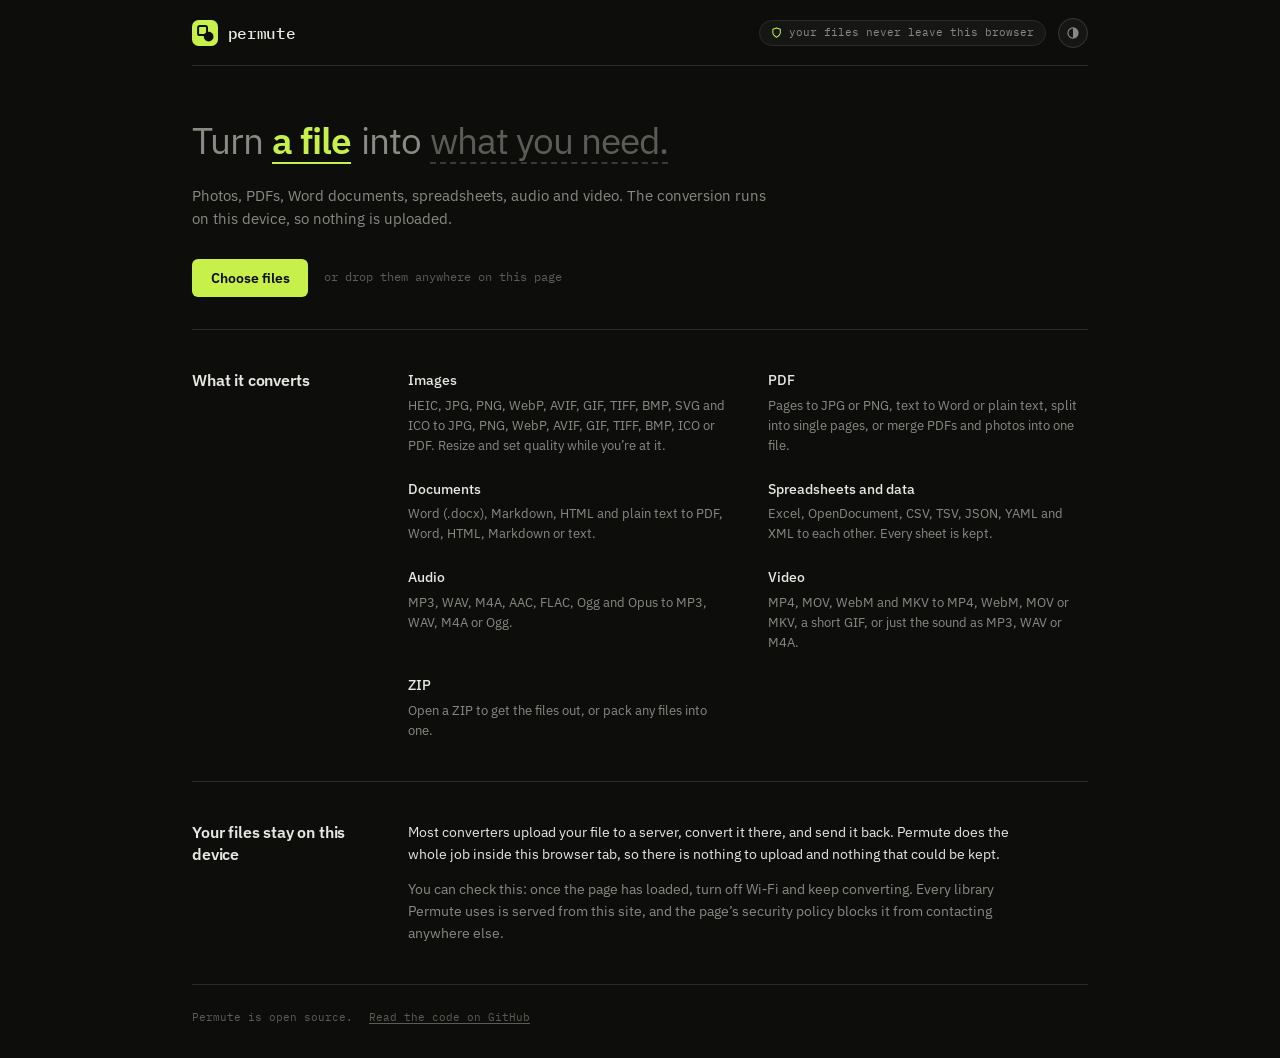
==== commit f347a701: "Rebuild Permute as a full in-browser converter Converts images (incl. HEIC/TIFF/SVG), PDF, Word/Mark" ====
--- a/index.html
+++ b/index.html
@@ -1,573 +1,108 @@
-<!DOCTYPE html>
+<!doctype html>
 <html lang="en">
 <head>
-<meta charset="UTF-8">
-<meta name="viewport" content="width=device-width, initial-scale=1.0">
-<title>Permute</title>
-<link rel="icon" type="image/x-icon" href="favicon.ico">
-
-<style>
-@import url('https://fonts.googleapis.com/css2?family=IBM+Plex+Mono:wght@400;500&family=IBM+Plex+Sans:wght@400;500;600&display=swap');
-*,*::before,*::after{box-sizing:border-box;margin:0;padding:0}
-:root{
-  --bg:#0d0d0c;--s1:#161615;--s2:#1e1e1d;--b1:#2a2a28;--b2:#3a3a38;
-  --t1:#e8e8e3;--t2:#8a8a84;--t3:#4a4a46;
-  --ac:#c8f04a;--ac2:#a8cc30;--ok:#3fd68a;--er:#f05050;
-}
-body.light{
-  --bg:#f4f3ef;--s1:#ffffff;--s2:#eceae6;--b1:#d4d2cc;--b2:#b8b6b0;
-  --t1:#111110;--t2:#68675f;--t3:#a8a69e;
-  --ac:#4a6800;--ac2:#385000;--ok:#1a7a46;--er:#c82020;
-}
-html{height:100%;background:var(--bg);transition:background .2s}
-html.light{background:var(--bg)}
-body{min-height:100%;background:var(--bg);color:var(--t1);font-family:'IBM Plex Sans',sans-serif;font-size:14px;line-height:1.5;transition:background .2s,color .2s}
-.wrap{max-width:700px;margin:0 auto;padding:0 20px 60px}
-
-/* header */
-header{display:flex;align-items:center;justify-content:space-between;padding:18px 0 0;margin-bottom:0}
-.nav{width:100%;border-bottom:1px solid var(--b1);margin-bottom:28px}
-.nav-inner{display:flex;align-items:center;justify-content:space-between;padding-bottom:18px}
-.logo-wrap{display:flex;align-items:center;gap:10px}
-.logo-img{width:30px;height:30px;border-radius:6px;object-fit:cover;flex-shrink:0}
-.logo-text{font-family:'IBM Plex Mono',monospace;font-size:16px;font-weight:500;letter-spacing:-0.3px;color:var(--t1)}
-.nav-right{display:flex;align-items:center;gap:12px}
-.privacy-pill{display:flex;align-items:center;gap:6px;font-family:'IBM Plex Mono',monospace;font-size:10px;color:#fffffa;background:var(--s2);border:1px solid var(--b1);border-radius:20px;padding:4px 10px;white-space:nowrap}
-.privacy-pill svg{width:10px;height:10px;stroke:var(--t3);fill:none;stroke-width:2.5;stroke-linecap:round;stroke-linejoin:round;flex-shrink:0}
-#tbtn{width:30px;height:30px;border-radius:50%;border:1.5px solid var(--b2);background:var(--s2);cursor:pointer;display:flex;align-items:center;justify-content:center;flex-shrink:0;padding:0;transition:border-color .15s}
-#tbtn:hover{border-color:var(--ac)}
-#tbtn svg{width:13px;height:13px;stroke:var(--t2);fill:none;stroke-width:2;stroke-linecap:round;stroke-linejoin:round;transition:stroke .15s}
-#tbtn:hover svg{stroke:var(--ac)}
-
-/* drop */
-.drop{border:1.5px dashed var(--b2);border-radius:8px;background:var(--s1);padding:40px 24px;text-align:center;cursor:pointer;transition:border-color .15s,background .15s;position:relative;user-select:none}
-.drop.over,.drop:hover{border-color:var(--ac);background:var(--s2)}
-.drop input{position:absolute;inset:0;opacity:0;cursor:pointer;width:100%;height:100%}
-.drop-icon{font-size:26px;margin-bottom:8px;opacity:.3;line-height:1}
-.drop-title{font-size:14px;font-weight:500;margin-bottom:4px}
-.drop-hint{font-family:'IBM Plex Mono',monospace;font-size:10px;color:var(--t3)}
-
-/* toolbar */
-.tbar{display:flex;gap:8px;align-items:center;background:var(--s1);border:1px solid var(--b1);border-radius:8px;padding:11px 13px;margin:14px 0}
-.src{font-family:'IBM Plex Mono',monospace;font-size:11px;font-weight:500;color:var(--t2);background:var(--s2);border:1px solid var(--b1);border-radius:4px;padding:4px 9px;white-space:nowrap;flex-shrink:0}
-.arr{color:var(--t3);font-size:13px;flex-shrink:0}
-.fsel{flex:1;min-width:0;background:var(--s2);border:1px solid var(--b1);border-radius:4px;color:var(--t1);font-family:'IBM Plex Mono',monospace;font-size:11px;padding:5px 26px 5px 9px;appearance:none;cursor:pointer;outline:none;transition:border-color .15s;background-image:url("data:image/svg+xml,%3Csvg xmlns='http://www.w3.org/2000/svg' width='10' height='6'%3E%3Cpath d='M0 0l5 6 5-6z' fill='%23666'/%3E%3C/svg%3E");background-repeat:no-repeat;background-position:right 8px center}
-.fsel:focus{border-color:var(--ac)}
-.fsel option{background:#1a1a19}
-body.light .fsel option{background:#eceae6}
-.gobtn{background:var(--ac);color:#111;border:none;border-radius:4px;padding:6px 16px;font-family:'IBM Plex Sans',sans-serif;font-size:12px;font-weight:600;cursor:pointer;flex-shrink:0;transition:background .15s,opacity .15s;white-space:nowrap}
-.gobtn:hover{background:var(--ac2)}
-.gobtn:disabled{opacity:.3;cursor:not-allowed}
-
-/* queue */
-.qhead{display:flex;justify-content:space-between;align-items:center;margin-bottom:8px}
-.qlbl{font-family:'IBM Plex Mono',monospace;font-size:10px;color:var(--t3);text-transform:uppercase;letter-spacing:.8px}
-.qclr{font-family:'IBM Plex Mono',monospace;font-size:10px;color:var(--t3);background:none;border:none;cursor:pointer;transition:color .15s;padding:0}
-.qclr:hover{color:var(--er)}
-.qlist{display:flex;flex-direction:column;gap:5px}
-
-/* file row */
-.frow{display:grid;grid-template-columns:34px 1fr auto;align-items:center;gap:10px;background:var(--s1);border:1px solid var(--b1);border-radius:6px;padding:9px 10px;animation:fi .15s ease;transition:border-color .2s}
-.frow.sdone{border-color:rgba(63,214,138,.25)}
-.frow.serr{border-color:rgba(240,80,80,.25)}
-.frow.sbusy{border-color:rgba(200,240,74,.15)}
-@keyframes fi{from{opacity:0;transform:translateY(-3px)}to{opacity:1;transform:translateY(0)}}
-.fext{width:34px;height:34px;border-radius:4px;background:var(--s2);border:1px solid var(--b1);display:flex;align-items:center;justify-content:center;font-family:'IBM Plex Mono',monospace;font-size:8px;color:var(--t2);text-transform:uppercase;font-weight:500;flex-shrink:0;letter-spacing:.3px}
-.finfo{min-width:0}
-.fname{font-size:12px;color:var(--t1);white-space:nowrap;overflow:hidden;text-overflow:ellipsis}
-.fmeta{font-family:'IBM Plex Mono',monospace;font-size:10px;color:var(--t3);margin-top:1px}
-.fact{display:flex;align-items:center;gap:5px;flex-shrink:0}
-.st{font-family:'IBM Plex Mono',monospace;font-size:10px}
-.st-idle{color:var(--t3)}
-.st-busy{color:var(--ac);display:flex;align-items:center;gap:5px}
-.st-done{color:var(--ok)}
-.st-err{color:var(--er)}
-.spin{width:10px;height:10px;border:1.5px solid var(--b2);border-top-color:var(--ac);border-radius:50%;animation:sp .55s linear infinite;flex-shrink:0}
-@keyframes sp{to{transform:rotate(360deg)}}
-.dlbtn{font-family:'IBM Plex Mono',monospace;font-size:10px;border:1px solid var(--ok);color:var(--ok);background:none;border-radius:3px;padding:3px 8px;cursor:pointer;transition:background .15s,color .15s;white-space:nowrap}
-.dlbtn:hover{background:var(--ok);color:#fff}
-.rmbtn{width:20px;height:20px;background:none;border:none;color:var(--t3);cursor:pointer;border-radius:3px;font-size:15px;display:flex;align-items:center;justify-content:center;transition:color .15s;line-height:1;flex-shrink:0;padding:0}
-.rmbtn:hover{color:var(--er)}
-.progwrap{grid-column:1/-1;height:2px;background:var(--b1);border-radius:1px;overflow:hidden}
-.progfill{height:100%;background:var(--ac);border-radius:1px;transition:width .3s;width:0%}
-
-/* stats */
-.stats{display:flex;gap:24px;padding-top:20px;border-top:1px solid var(--b1);margin-top:24px}
-.stat{display:flex;flex-direction:column;gap:2px}
-.sv{font-size:18px;font-weight:600}
-.sk{font-family:'IBM Plex Mono',monospace;font-size:9px;color:var(--t3);text-transform:uppercase;letter-spacing:.7px}
-
-/* toast */
-#toast{position:fixed;bottom:18px;left:50%;transform:translateX(-50%);background:var(--s2);border:1px solid var(--b2);color:var(--t1);font-family:'IBM Plex Mono',monospace;font-size:11px;padding:7px 14px;border-radius:20px;opacity:0;pointer-events:none;transition:opacity .2s;white-space:nowrap;z-index:999}
-#toast.show{opacity:1}
-</style>
+<meta charset="utf-8">
+<meta name="viewport" content="width=device-width, initial-scale=1">
+<meta http-equiv="Content-Security-Policy" content="default-src 'self'; script-src 'self' 'wasm-unsafe-eval'; style-src 'self'; img-src 'self' data: blob:; media-src 'self' blob:; font-src 'self'; connect-src 'self' data: blob:; worker-src 'self' blob:; object-src 'none'; base-uri 'none'; form-action 'none'">
+<meta name="referrer" content="no-referrer">
+<title>Permute — convert files without uploading them</title>
+<meta name="description" content="Convert images, PDFs, Word documents, spreadsheets, audio and video in your browser. Files are never uploaded.">
+<meta name="theme-color" content="#0d0d0c">
+<link rel="icon" href="favicon.svg" type="image/svg+xml">
+<link rel="icon" href="favicon.ico" sizes="any">
+<link rel="manifest" href="manifest.webmanifest">
+<link rel="preload" href="assets/fonts/ibm-plex-sans-latin-400-normal.woff2" as="font" type="font/woff2" crossorigin>
+<link rel="stylesheet" href="assets/app.css">
+<script src="js/theme.js"></script>
+<script type="module" src="js/app.js"></script>
 </head>
 <body>
-<div class="wrap">
-<header>
-<div class="nav">
-  <div class="nav-inner">
-    <div class="logo-wrap">
-      <img class="logo-img" src="[data-uri]" alt="Permute logo">
-      <span class="logo-text">permute</span>
-    </div>
-    <div class="nav-right">
-      <div class="privacy-pill">
-        <svg viewBox="0 0 24 24"><path d="M12 22s8-4 8-10V5l-8-3-8 3v7c0 6 8 10 8 10z"/></svg>
-        your files never leave this browser
-      </div>
-      <button id="tbtn" title="toggle theme">
-        <svg id="ico-moon" viewBox="0 0 24 24"><path d="M21 12.79A9 9 0 1 1 11.21 3 7 7 0 0 0 21 12.79z" fill="currentColor" stroke="none"/></svg>
-        <svg id="ico-sun"  viewBox="0 0 24 24" style="display:none"><circle cx="12" cy="12" r="5"/><line x1="12" y1="2" x2="12" y2="4"/><line x1="12" y1="20" x2="12" y2="22"/><line x1="4.22" y1="4.22" x2="5.64" y2="5.64"/><line x1="18.36" y1="18.36" x2="19.78" y2="19.78"/><line x1="2" y1="12" x2="4" y2="12"/><line x1="20" y1="12" x2="22" y2="12"/><line x1="4.22" y1="19.78" x2="5.64" y2="18.36"/><line x1="18.36" y1="5.64" x2="19.78" y2="4.22"/></svg>
+<div class="page">
+  <header class="top">
+    <a class="wordmark" href="./" aria-label="Permute home"><img src="assets/logo.svg" alt="" width="26" height="26"><span>permute</span></a>
+    <div class="top-right">
+      <span class="pill"><svg viewBox="0 0 24 24" aria-hidden="true"><path d="M12 22s8-4 8-10V5l-8-3-8 3v7c0 6 8 10 8 10z"/></svg>your files never leave this browser</span>
+      <button class="theme" id="theme" type="button" aria-label="Switch to light theme">
+        <svg viewBox="0 0 20 20" aria-hidden="true"><circle cx="10" cy="10" r="7.25"/><path d="M10 2.75a7.25 7.25 0 0 1 0 14.5z"/></svg>
       </button>
     </div>
-  </div>
-</div>
-</header>
+  </header>
 
-<div class="drop" id="drop">
-  <input type="file" id="fin" multiple accept="image/*,.pdf,.csv,.json,.txt,.md,.html,.htm">
-  <div class="drop-icon">⇣</div>
-  <div class="drop-title">Drop files or click to browse</div>
-  <div class="drop-hint">jpg · png · webp · gif · bmp · pdf · csv · json · txt · md · html</div>
+  <main>
+    <section class="stage" id="stage" aria-live="polite">
+      <!-- Empty state -->
+      <div class="intro" id="intro">
+        <h1 class="say say-turn" id="introTitle">
+          <span class="w w-soft">Turn</span>
+          <label class="w blank" for="picker">a file</label>
+          <span class="w w-soft">into</span>
+          <span class="w blank blank-idle">what you need.</span>
+        </h1>
+        <p class="lede">Photos, PDFs, Word documents, spreadsheets, audio and video. The conversion runs on this device, so nothing is uploaded.</p>
+        <div class="intro-actions">
+          <label class="btn btn-primary" for="picker">Choose files</label>
+          <span class="hint">or drop them anywhere on this page</span>
+        </div>
+      </div>
+
+      <!-- Working state -->
+      <div class="work" id="work" hidden>
+        <h1 class="say say-turn" id="sentence">
+          <span class="w w-soft">Turn</span>
+          <span class="w w-subject" id="subject"></span>
+          <span class="w w-soft">into</span>
+          <span class="w w-target"><span class="pick">
+            <button class="pick-btn" id="target" type="button" aria-haspopup="listbox" aria-expanded="false" aria-controls="targetMenu"><span id="targetLabel"></span><svg viewBox="0 0 12 8" aria-hidden="true"><path d="M1 1.5l5 5 5-5"/></svg></button>
+            <ul class="menu" id="targetMenu" role="listbox" aria-label="Convert to" hidden></ul>
+          </span></span>
+        </h1>
+
+        <div class="opts" id="opts"></div>
+
+        <div class="actions">
+          <button class="btn btn-primary" id="go" type="button">Convert</button>
+          <button class="btn btn-quiet" id="saveAll" type="button" hidden>Save all</button>
+          <label class="btn btn-quiet" for="picker">Add files</label>
+          <button class="btn btn-link" id="clear" type="button">Clear</button>
+        </div>
+      </div>
+
+      <input type="file" id="picker" multiple hidden>
+    </section>
+
+    <section class="queue" id="queue" hidden aria-label="Files">
+      <ol class="rows" id="rows"></ol>
+    </section>
+
+    <section class="facts" aria-labelledby="factsTitle">
+      <h2 id="factsTitle">What it converts</h2>
+      <dl class="formats">
+        <div><dt>Images</dt><dd>HEIC, JPG, PNG, WebP, AVIF, GIF, TIFF, BMP, SVG and ICO to JPG, PNG, WebP, AVIF, GIF, TIFF, BMP, ICO or PDF. Resize and set quality while you’re at it.</dd></div>
+        <div><dt>PDF</dt><dd>Pages to JPG or PNG, text to Word or plain text, split into single pages, or merge PDFs and photos into one file.</dd></div>
+        <div><dt>Documents</dt><dd>Word (.docx), Markdown, HTML and plain text to PDF, Word, HTML, Markdown or text.</dd></div>
+        <div><dt>Spreadsheets and data</dt><dd>Excel, OpenDocument, CSV, TSV, JSON, YAML and XML to each other. Every sheet is kept.</dd></div>
+        <div><dt>Audio</dt><dd>MP3, WAV, M4A, AAC, FLAC, Ogg and Opus to MP3, WAV, M4A or Ogg.</dd></div>
+        <div><dt>Video</dt><dd>MP4, MOV, WebM and MKV to MP4, WebM, MOV or MKV, a short GIF, or just the sound as MP3, WAV or M4A.</dd></div>
+        <div><dt>ZIP</dt><dd>Open a ZIP to get the files out, or pack any files into one.</dd></div>
+      </dl>
+    </section>
+
+    <section class="facts private" aria-labelledby="privTitle">
+      <h2 id="privTitle">Your files stay on this device</h2>
+      <div class="prose">
+        <p>Most converters upload your file to a server, convert it there, and send it back. Permute does the whole job inside this browser tab, so there is nothing to upload and nothing that could be kept.</p>
+        <p>You can check this: once the page has loaded, turn off Wi‑Fi and keep converting. Every library Permute uses is served from this site, and the page’s security policy blocks it from contacting anywhere else.</p>
+      </div>
+    </section>
+  </main>
+
+  <footer class="foot">
+    <span>Permute is open source.</span>
+    <a href="https://github.com/Wizminar/permute" rel="noopener">Read the code on GitHub</a>
+  </footer>
 </div>
 
-<div id="tbar" class="tbar" style="display:none">
-  <div class="src" id="srctag">—</div>
-  <div class="arr">→</div>
-  <select class="fsel" id="fsel"><option value="">choose output…</option></select>
-  <button class="gobtn" id="gobtn" disabled>Convert</button>
-</div>
-
-<div id="qsec" style="display:none">
-  <div class="qhead">
-    <span class="qlbl" id="qlbl">queue</span>
-    <button class="qclr" id="qclr">clear all</button>
-  </div>
-  <div class="qlist" id="qlist"></div>
-</div>
-
-<div id="statsec" class="stats" style="display:none">
-  <div class="stat"><div class="sv" id="sc">0</div><div class="sk">converted</div></div>
-  <div class="stat"><div class="sv" id="sp">0</div><div class="sk">pending</div></div>
-  <div class="stat"><div class="sv" id="ss">—</div><div class="sk">processed</div></div>
-</div>
-</div>
-<div id="toast"></div>
-
-<script>
-// ── THEME ──────────────────────────────────────────────────────
-let dark = true;
-document.getElementById('tbtn').onclick = () => {
-  dark = !dark;
-  document.body.classList.toggle('light', !dark);
-  document.documentElement.classList.toggle('light', !dark);
-  document.getElementById('ico-moon').style.display = dark ? '' : 'none';
-  document.getElementById('ico-sun').style.display  = dark ? 'none' : '';
-};
-
-// ── FORMAT MAP ─────────────────────────────────────────────────
-const FMT = {
-  jpg:{label:'JPG',grp:'img',to:['png','webp','pdf']},
-  jpeg:{label:'JPG',grp:'img',to:['png','webp','pdf']},
-  png:{label:'PNG',grp:'img',to:['jpg','webp','pdf']},
-  webp:{label:'WEBP',grp:'img',to:['png','jpg','pdf']},
-  gif:{label:'GIF',grp:'img',to:['png','jpg','pdf']},
-  bmp:{label:'BMP',grp:'img',to:['png','jpg','webp','pdf']},
-  svg:{label:'SVG',grp:'img',to:['png','jpg','pdf']},
-  pdf:{label:'PDF',grp:'pdf',to:['png','jpg']},
-  csv:{label:'CSV',grp:'dat',to:['json','html']},
-  json:{label:'JSON',grp:'dat',to:['csv']},
-  txt:{label:'TXT',grp:'txt',to:['html','json']},
-  md:{label:'MD',grp:'txt',to:['html']},
-  html:{label:'HTML',grp:'txt',to:['txt','md']},
-  htm:{label:'HTML',grp:'txt',to:['txt','md']},
-};
-const TOLBL = {png:'PNG',jpg:'JPG',webp:'WEBP',pdf:'PDF',csv:'CSV',json:'JSON',html:'HTML',txt:'TXT',md:'Markdown'};
-
-// ── STATE ──────────────────────────────────────────────────────
-let items=[], uid=0, nDone=0, nBytes=0;
-
-// ── HELPERS ────────────────────────────────────────────────────
-const $=id=>document.getElementById(id);
-const fmtB=b=>b<1024?b+'B':b<1048576?(b/1024).toFixed(1)+'KB':(b/1048576).toFixed(1)+'MB';
-const getExt=n=>n.split('.').pop().toLowerCase();
-const base=n=>n.replace(/\.[^.]+$/,'');
-const esc=s=>String(s).replace(/&/g,'&amp;').replace(/</g,'&lt;').replace(/>/g,'&gt;').replace(/"/g,'&quot;');
-
-function toast(msg){const t=$('toast');t.textContent=msg;t.classList.add('show');setTimeout(()=>t.classList.remove('show'),2500)}
-
-// Read file as data URL (works in ALL contexts including sandboxed iframes)
-function fileToDataURL(file) {
-  return new Promise((resolve, reject) => {
-    const reader = new FileReader();
-    reader.onload  = e => resolve(e.target.result);
-    reader.onerror = () => reject(new Error('FileReader failed'));
-    reader.readAsDataURL(file);
-  });
-}
-
-// Load an <img> from a data URL
-function loadImgFromDataURL(dataUrl) {
-  return new Promise((resolve, reject) => {
-    const img = new Image();
-    img.onload  = () => resolve(img);
-    img.onerror = () => reject(new Error('Image decode failed'));
-    img.src = dataUrl;
-  });
-}
-
-// ── FILE INPUT ─────────────────────────────────────────────────
-const drop=$('drop');
-drop.addEventListener('dragover',e=>{e.preventDefault();drop.classList.add('over')});
-drop.addEventListener('dragleave',()=>drop.classList.remove('over'));
-drop.addEventListener('drop',e=>{e.preventDefault();drop.classList.remove('over');intake([...e.dataTransfer.files])});
-$('fin').addEventListener('change',function(){intake([...this.files]);this.value=''});
-
-function intake(files){
-  files.forEach(f=>{
-    const ext=getExt(f.name);
-    items.push({id:uid++,file:f,name:f.name,ext,fmt:FMT[ext]||null,status:'idle',results:[],err:''});
-  });
-  render();
-}
-
-// ── RENDER ─────────────────────────────────────────────────────
-function render(){
-  const has=items.length>0;
-  $('tbar').style.display=$('qsec').style.display=$('statsec').style.display=has?'':'none';
-
-  const grps=[...new Set(items.filter(i=>i.fmt).map(i=>i.fmt.grp))];
-  const one=grps.length===1;
-
-  if(one){
-    const allTo=items.filter(i=>i.fmt).map(i=>new Set(i.fmt.to));
-    const common=allTo.reduce((a,b)=>new Set([...a].filter(x=>b.has(x))));
-    const lbls=[...new Set(items.filter(i=>i.fmt).map(i=>i.fmt.label))];
-    $('srctag').textContent=lbls.join('/');
-    const prev=$('fsel').value;
-    $('fsel').innerHTML='<option value="">choose output…</option>';
-    common.forEach(t=>{
-      const o=document.createElement('option');
-      o.value=t;o.textContent=TOLBL[t]||t;
-      if(t===prev)o.selected=true;
-      $('fsel').appendChild(o);
-    });
-  } else {
-    $('srctag').textContent='Mixed';
-    $('fsel').innerHTML='<option value="">select same-type files</option>';
-  }
-
-  $('gobtn').disabled=!$('fsel').value||!one;
-  $('qlbl').textContent=`queue · ${items.length} file${items.length!==1?'s':''}`;
-  $('qlist').innerHTML='';
-  items.forEach(item=>$('qlist').appendChild(makeRow(item)));
-  $('sc').textContent=nDone;
-  $('sp').textContent=items.filter(i=>i.status==='idle').length;
-  $('ss').textContent=fmtB(nBytes);
-}
-
-function makeRow(item){
-  const div=document.createElement('div');
-  div.className='frow'+(item.status==='done'?' sdone':item.status==='err'?' serr':item.status==='busy'?' sbusy':'');
-  div.id='r'+item.id;
-  const extLbl=item.fmt?item.fmt.label:item.ext.slice(0,4).toUpperCase();
-  const meta=item.fmt?`<div class="fmeta">${fmtB(item.file.size)}</div>`:`<div class="fmeta" style="color:var(--er)">unsupported</div>`;
-  let action='';
-  if(item.status==='idle')  action=`<span class="st st-idle">idle</span>`;
-  if(item.status==='busy')  action=`<span class="st st-busy"><span class="spin"></span>working</span>`;
-  if(item.status==='err')   action=`<span class="st st-err" title="${esc(item.err)}">failed</span>`;
-  if(item.status==='done'){
-    if(item.results.length===1) action=`<button class="dlbtn" data-id="${item.id}" data-idx="0">↓ save</button>`;
-    else action=`<button class="dlbtn" data-id="${item.id}" data-idx="all">↓ all (${item.results.length})</button>`;
-  }
-  div.innerHTML=`
-    <div class="fext">${extLbl}</div>
-    <div class="finfo"><div class="fname" title="${esc(item.name)}">${esc(item.name)}</div>${meta}</div>
-    <div class="fact">${action}<button class="rmbtn" data-rmid="${item.id}">×</button></div>
-    ${item.status==='busy'?`<div class="progwrap"><div class="progfill" id="p${item.id}"></div></div>`:''}
-  `;
-  return div;
-}
-
-$('qlist').addEventListener('click',e=>{
-  const dl=e.target.closest('.dlbtn');
-  const rm=e.target.closest('.rmbtn');
-  if(dl){
-    const id=parseInt(dl.dataset.id);
-    const item=items.find(i=>i.id===id);
-    if(!item)return;
-    if(dl.dataset.idx==='all') item.results.forEach(r=>dlFile(r.dataUrl,r.name));
-    else dlFile(item.results[0].dataUrl,item.results[0].name);
-  }
-  if(rm){items=items.filter(i=>i.id!==parseInt(rm.dataset.rmid));render()}
-});
-
-// Download using a data URL anchor — works in sandboxed iframes
-function dlFile(dataUrl,name){
-  const a=document.createElement('a');
-  a.href=dataUrl;a.download=name;
-  document.body.appendChild(a);
-  a.click();
-  document.body.removeChild(a);
-}
-
-function updateRow(item){const old=$('r'+item.id);if(old)old.replaceWith(makeRow(item))}
-function setProg(id,pct){const el=$('p'+id);if(el)el.style.width=pct+'%'}
-
-$('fsel').addEventListener('change',()=>$('gobtn').disabled=!$('fsel').value);
-$('qclr').addEventListener('click',()=>{items=[];render()});
-
-// ── CONVERT ────────────────────────────────────────────────────
-$('gobtn').addEventListener('click',async()=>{
-  const target=$('fsel').value;
-  if(!target)return;
-  const pending=items.filter(i=>i.status==='idle'&&i.fmt);
-  if(!pending.length)return;
-  $('gobtn').disabled=true;
-  for(const item of pending){
-    item.status='busy';item.results=[];item.err='';
-    updateRow(item);
-    try{
-      if(item.fmt.grp==='img'){
-        item.results=target==='pdf'?[await imgToPdf(item)]:[await imgToImg(item,target)];
-      } else if(item.fmt.grp==='pdf'){
-        item.results=await pdfToImgs(item,target);
-      } else {
-        item.results=[await textConvert(item,target)];
-      }
-      item.status='done';nDone++;nBytes+=item.file.size;
-    } catch(e){
-      item.status='err';item.err=e.message;
-      console.error('Convert failed:',item.name,e);
-    }
-    updateRow(item);
-  }
-  $('sc').textContent=nDone;
-  $('sp').textContent=items.filter(i=>i.status==='idle').length;
-  $('ss').textContent=fmtB(nBytes);
-  $('gobtn').disabled=!$('fsel').value;
-});
-
-// ── IMAGE → IMAGE ──────────────────────────────────────────────
-async function imgToImg(item, target) {
-  const dataUrl = await fileToDataURL(item.file);
-  const img     = await loadImgFromDataURL(dataUrl);
-  const cv      = document.createElement('canvas');
-  cv.width      = img.naturalWidth;
-  cv.height     = img.naturalHeight;
-  const ctx     = cv.getContext('2d');
-  if(target==='jpg'){ctx.fillStyle='#fff';ctx.fillRect(0,0,cv.width,cv.height)}
-  ctx.drawImage(img,0,0);
-  const mime    = target==='webp'?'image/webp':target==='jpg'?'image/jpeg':'image/png';
-  const out     = cv.toDataURL(mime, 0.92);
-  return {dataUrl:out, name:base(item.name)+'.'+target};
-}
-
-// ── IMAGE → PDF ────────────────────────────────────────────────
-async function imgToPdf(item) {
-  // 1. Read file as data URL (sandbox-safe)
-  const dataUrl = await fileToDataURL(item.file);
-  const img     = await loadImgFromDataURL(dataUrl);
-
-  // 2. Draw to canvas to normalise the image (handles svg, gif, etc.)
-  const cv  = document.createElement('canvas');
-  cv.width  = img.naturalWidth;
-  cv.height = img.naturalHeight;
-  const ctx = cv.getContext('2d');
-  ctx.fillStyle = '#ffffff';
-  ctx.fillRect(0, 0, cv.width, cv.height);
-  ctx.drawImage(img, 0, 0);
-
-  // 3. Get raw JPEG bytes from canvas
-  const jpegDataUrl = cv.toDataURL('image/jpeg', 0.92);
-  const b64   = jpegDataUrl.slice(jpegDataUrl.indexOf(',') + 1);
-  const bin   = atob(b64);
-  const jpgBytes = new Uint8Array(bin.length);
-  for(let i=0;i<bin.length;i++) jpgBytes[i]=bin.charCodeAt(i);
-
-  // 4. Layout: fit image into A4 (595 x 842 pts) with margins
-  const PW=595, PH=842, M=36;
-  const iw=img.naturalWidth, ih=img.naturalHeight;
-  const sc=Math.min((PW-M*2)/iw, (PH-M*2)/ih, 1);
-  const dw=iw*sc, dh=ih*sc;
-  const dx=(PW-dw)/2, dy=(PH-dh)/2;
-
-  // 5. Build PDF objects as plain strings first
-  const cs=`q ${dw.toFixed(2)} 0 0 ${dh.toFixed(2)} ${dx.toFixed(2)} ${(PH-dy-dh).toFixed(2)} cm /Im0 Do Q`;
-  const hdr   = '%PDF-1.4\n';
-  const o1    = '1 0 obj\n<</Type /Catalog /Pages 2 0 R>>\nendobj\n';
-  const o2    = '2 0 obj\n<</Type /Pages /Kids [3 0 R] /Count 1>>\nendobj\n';
-  const o3    = `3 0 obj\n<</Type /Page /Parent 2 0 R /MediaBox [0 0 ${PW} ${PH}] /Contents 4 0 R /Resources <</XObject <</Im0 5 0 R>>>>>>\nendobj\n`;
-  const o4    = `4 0 obj\n<</Length ${cs.length}>>\nstream\n${cs}\nendstream\nendobj\n`;
-  const o5h   = `5 0 obj\n<</Type /XObject /Subtype /Image /Width ${iw} /Height ${ih} /ColorSpace /DeviceRGB /BitsPerComponent 8 /Filter /DCTDecode /Length ${jpgBytes.length}>>\nstream\n`;
-  const o5f   = '\nendstream\nendobj\n';
-
-  // 6. Compute byte offsets now that all strings have known lengths
-  const enc = s => { const a=new Uint8Array(s.length); for(let i=0;i<s.length;i++) a[i]=s.charCodeAt(i); return a; };
-  const sLen = s => s.length; // ASCII only — length === byte count
-
-  let pos=0;
-  pos+=sLen(hdr);
-  const off1=pos; pos+=sLen(o1);
-  const off2=pos; pos+=sLen(o2);
-  const off3=pos; pos+=sLen(o3);
-  const off4=pos; pos+=sLen(o4);
-  const off5=pos; pos+=sLen(o5h)+jpgBytes.length+sLen(o5f);
-  const xrefPos=pos;
-
-  // 7. Build xref + trailer
-  const pad=n=>String(n).padStart(10,'0');
-  const xref =`xref\n0 6\n0000000000 65535 f \n${pad(off1)} 00000 n \n${pad(off2)} 00000 n \n${pad(off3)} 00000 n \n${pad(off4)} 00000 n \n${pad(off5)} 00000 n \n`;
-  const trail=`trailer\n<</Size 6 /Root 1 0 R>>\nstartxref\n${xrefPos}\n%%EOF`;
-
-  // 8. Assemble final binary
-  const parts=[enc(hdr),enc(o1),enc(o2),enc(o3),enc(o4),enc(o5h),jpgBytes,enc(o5f),enc(xref),enc(trail)];
-  const total=parts.reduce((s,p)=>s+p.length,0);
-  const out=new Uint8Array(total);
-  let off=0; for(const p of parts){out.set(p,off);off+=p.length;}
-
-  // 9. Convert to base64 data URL (sandbox-safe, no blob URLs)
-  let str='';
-  const chunkSize=8192;
-  for(let i=0;i<out.length;i+=chunkSize){
-    str+=String.fromCharCode(...out.subarray(i,i+chunkSize));
-  }
-  const pdfDataUrl='data:application/pdf;base64,'+btoa(str);
-  return {dataUrl:pdfDataUrl, name:base(item.name)+'.pdf'};
-}
-
-// ── PDF → IMAGES ───────────────────────────────────────────────
-async function pdfToImgs(item, target) {
-  // Load pdf.js dynamically (only when actually needed)
-  if(!window.pdfjsLib) {
-    await new Promise((resolve,reject)=>{
-      const s=document.createElement('script');
-      s.src='https://cdnjs.cloudflare.com/ajax/libs/pdf.js/3.11.174/pdf.min.js';
-      s.onload=resolve;
-      s.onerror=()=>reject(new Error('pdf.js failed to load. Check your internet connection.'));
-      document.head.appendChild(s);
-    });
-    pdfjsLib.GlobalWorkerOptions.workerSrc=
-      'https://cdnjs.cloudflare.com/ajax/libs/pdf.js/3.11.174/pdf.worker.min.js';
-  }
-
-  const ab  = await item.file.arrayBuffer();
-  const pdf = await pdfjsLib.getDocument({data:new Uint8Array(ab)}).promise;
-  const results=[];
-  const mime=target==='jpg'?'image/jpeg':'image/png';
-  const ext2=target==='jpg'?'jpg':'png';
-  const total=pdf.numPages;
-
-  for(let p=1;p<=total;p++){
-    setProg(item.id,Math.round((p-1)/total*90));
-    const page=await pdf.getPage(p);
-    const vp=page.getViewport({scale:2});
-    const cv=document.createElement('canvas');
-    cv.width=vp.width; cv.height=vp.height;
-    const ctx=cv.getContext('2d');
-    if(target==='jpg'){ctx.fillStyle='#fff';ctx.fillRect(0,0,cv.width,cv.height)}
-    await page.render({canvasContext:ctx,viewport:vp}).promise;
-    const suffix=total>1?`_p${p}`:'';
-    const dataUrl=cv.toDataURL(mime,0.92);
-    results.push({dataUrl, name:`${base(item.name)}${suffix}.${ext2}`});
-  }
-  setProg(item.id,100);
-  return results;
-}
-
-// ── TEXT / DATA CONVERTERS ─────────────────────────────────────
-async function textConvert(item, target) {
-  const text = await item.file.text();
-  const b    = base(item.name);
-  const src  = item.ext==='htm'?'html':item.ext;
-  let out,mime,ext;
-
-  if(src==='csv'&&target==='json'){
-    const rows=parseCSV(text), hdrs=rows[0]||[];
-    const data=rows.slice(1).map(row=>{const o={};hdrs.forEach((h,i)=>{o[h.trim()]=(row[i]||'').trim()});return o});
-    out=JSON.stringify(data,null,2);mime='application/json';ext='json';
-
-  } else if(src==='csv'&&target==='html'){
-    const rows=parseCSV(text), hdrs=rows[0]||[];
-    const thead=hdrs.map(h=>`<th>${esc(h)}</th>`).join('');
-    const tbody=rows.slice(1).map(r=>`<tr>${r.map(c=>`<td>${esc(c)}</td>`).join('')}</tr>`).join('');
-    out=`<!DOCTYPE html><html><head><meta charset="UTF-8"><style>body{font:13px monospace;padding:20px}table{border-collapse:collapse;width:100%}th,td{border:1px solid #ccc;padding:6px 10px;text-align:left}th{background:#333;color:#fff}</style></head><body><table><thead><tr>${thead}</tr></thead><tbody>${tbody}</tbody></table></body></html>`;
-    mime='text/html';ext='html';
-
-  } else if(src==='json'&&target==='csv'){
-    let data; try{data=JSON.parse(text)}catch{throw new Error('Invalid JSON')}
-    if(!Array.isArray(data))data=[data];
-    const keys=[...new Set(data.flatMap(o=>Object.keys(o)))];
-    const csvRows=[keys.join(','),...data.map(o=>keys.map(k=>csvCell(String(o[k]??''))).join(','))];
-    out=csvRows.join('\n');mime='text/csv';ext='csv';
-
-  } else if(src==='md'&&target==='html'){
-    out=htmlWrap(mdToHtml(text));mime='text/html';ext='html';
-
-  } else if(src==='txt'&&target==='html'){
-    out=htmlWrap(text.split(/\n{2,}/).map(p=>`<p>${esc(p).replace(/\n/g,'<br>')}</p>`).join(''));
-    mime='text/html';ext='html';
-
-  } else if(src==='txt'&&target==='json'){
-    out=JSON.stringify({lines:text.split('\n')},null,2);mime='application/json';ext='json';
-
-  } else if(src==='html'&&target==='txt'){
-    const d=document.createElement('div');d.innerHTML=text;
-    out=(d.innerText||d.textContent||'').trim();mime='text/plain';ext='txt';
-
-  } else if(src==='html'&&target==='md'){
-    out=htmlToMd(text);mime='text/markdown';ext='md';
-
-  } else { throw new Error(`No converter: ${src} → ${target}`); }
-
-  // Convert text to base64 data URL
-  const blob = new Blob([out],{type:mime});
-  const fr   = new FileReader();
-  const dataUrl = await new Promise((res,rej)=>{fr.onload=e=>res(e.target.result);fr.onerror=rej;fr.readAsDataURL(blob)});
-  return {dataUrl, name:`${b}.${ext}`};
-}
-
-// ── TEXT UTILS ─────────────────────────────────────────────────
-function parseCSV(text){
-  const rows=[];let row=[],cell='',q=false;
-  for(let i=0;i<text.length;i++){
-    const c=text[i];
-    if(c==='"'){if(q&&text[i+1]==='"'){cell+='"';i++}else q=!q}
-    else if(c===','&&!q){row.push(cell);cell=''}
-    else if((c==='\n'||c==='\r')&&!q){
-      row.push(cell);cell='';
-      if(row.some(x=>x.trim()))rows.push(row);
-      row=[];if(c==='\r'&&text[i+1]==='\n')i++;
-    } else cell+=c;
-  }
-  if(cell||row.length){row.push(cell);if(row.some(x=>x.trim()))rows.push(row)}
-  return rows;
-}
-function csvCell(v){return(v.includes(',')||v.includes('"')||v.includes('\n'))?`"${v.replace(/"/g,'""')}"`:`${v}`}
-function htmlWrap(body){return`<!DOCTYPE html><html><head><meta charset="UTF-8"><style>body{font-family:Georgia,serif;max-width:700px;margin:40px auto;line-height:1.8;padding:0 20px}code{background:#f0f0f0;padding:2px 5px;border-radius:3px}</style></head><body>${body}</body></html>`}
-function mdToHtml(md){
-  let h=md
-    .replace(/^###### (.+)$/gm,'<h6>$1</h6>').replace(/^##### (.+)$/gm,'<h5>$1</h5>')
-    .replace(/^#### (.+)$/gm,'<h4>$1</h4>').replace(/^### (.+)$/gm,'<h3>$1</h3>')
-    .replace(/^## (.+)$/gm,'<h2>$1</h2>').replace(/^# (.+)$/gm,'<h1>$1</h1>')
-    .replace(/\*\*(.+?)\*\*/g,'<strong>$1</strong>').replace(/\*(.+?)\*/g,'<em>$1</em>')
-    .replace(/`(.+?)`/g,'<code>$1</code>').replace(/\[(.+?)\]\((.+?)\)/g,'<a href="$2">$1</a>')
-    .replace(/^[-*+] (.+)$/gm,'<li>$1</li>');
-  h=h.replace(/(<li>.*?<\/li>\n?)+/g,m=>`<ul>${m}</ul>`);
-  h=h.replace(/^(?!<[hul])(.+)$/gm,'<p>$1</p>');
-  return h;
-}
-function htmlToMd(html){
-  return html
-    .replace(/<h([1-6])[^>]*>([\s\S]*?)<\/h\1>/gi,(_,n,t)=>'#'.repeat(+n)+' '+t.replace(/<[^>]+>/g,'')+'\n\n')
-    .replace(/<strong[^>]*>([\s\S]*?)<\/strong>/gi,'**$1**').replace(/<em[^>]*>([\s\S]*?)<\/em>/gi,'*$1*')
-    .replace(/<a[^>]+href="([^"]*)"[^>]*>([\s\S]*?)<\/a>/gi,'[$2]($1)')
-    .replace(/<li[^>]*>([\s\S]*?)<\/li>/gi,'- $1\n').replace(/<br\s*\/?>/gi,'\n')
-    .replace(/<p[^>]*>([\s\S]*?)<\/p>/gi,'$1\n\n').replace(/<[^>]+>/g,'')
-    .replace(/&amp;/g,'&').replace(/&lt;/g,'<').replace(/&gt;/g,'>').replace(/&nbsp;/g,' ').replace(/&quot;/g,'"')
-    .replace(/\n{3,}/g,'\n\n').trim();
-}
-</script>
+<div class="drop-veil" id="veil" aria-hidden="true"></div>
+<div class="toast" id="toast" role="status"></div>
 </body>
 </html>
--- a/assets/app.css
+++ b/assets/app.css
@@ -0,0 +1,326 @@
+@font-face { font-family: "IBM Plex Sans"; src: url("fonts/ibm-plex-sans-latin-400-normal.woff2") format("woff2"); font-weight: 400; font-display: swap; }
+@font-face { font-family: "IBM Plex Sans"; src: url("fonts/ibm-plex-sans-latin-500-normal.woff2") format("woff2"); font-weight: 500; font-display: swap; }
+@font-face { font-family: "IBM Plex Sans"; src: url("fonts/ibm-plex-sans-latin-600-normal.woff2") format("woff2"); font-weight: 600; font-display: swap; }
+@font-face { font-family: "IBM Plex Mono"; src: url("fonts/ibm-plex-mono-latin-400-normal.woff2") format("woff2"); font-weight: 400; font-display: swap; }
+@font-face { font-family: "IBM Plex Mono"; src: url("fonts/ibm-plex-mono-latin-500-normal.woff2") format("woff2"); font-weight: 500; font-display: swap; }
+
+/* Permute's own palette: near-black with a lime signal colour. Dark is the default. */
+:root {
+  --bg: #0d0d0c;
+  --s1: #161615;
+  --s2: #1e1e1d;
+  --b1: #2a2a28;
+  --b2: #3a3a38;
+  --t1: #e8e8e3;
+  --t2: #8a8a84;
+  --t3: #5c5c57;
+  --ac: #c8f04a;
+  --ac-hover: #b4dc36;
+  --ac-ink: #0d0d0c;
+  --ac-wash: rgba(200, 240, 74, .08);
+  --ok: #3fd68a;
+  --er: #f05050;
+
+  --sans: "IBM Plex Sans", ui-sans-serif, system-ui, -apple-system, "Segoe UI", sans-serif;
+  --mono: "IBM Plex Mono", ui-monospace, "SF Mono", Menlo, monospace;
+  --say: clamp(1.55rem, 1.05rem + 1.6vw, 2.3rem);
+  --gutter: clamp(1rem, .5rem + 2vw, 2rem);
+  color-scheme: dark;
+}
+:root[data-theme="light"] {
+  --bg: #f4f3ef;
+  --s1: #ffffff;
+  --s2: #eceae6;
+  --b1: #dcdad4;
+  --b2: #c4c2bb;
+  --t1: #111110;
+  --t2: #5f5e57;
+  --t3: #8f8d85;
+  --ac: #4a6800;
+  --ac-hover: #385000;
+  --ac-ink: #ffffff;
+  --ac-wash: rgba(74, 104, 0, .07);
+  --ok: #1a7a46;
+  --er: #c82020;
+  color-scheme: light;
+}
+
+*, *::before, *::after { box-sizing: border-box; }
+html { -webkit-text-size-adjust: 100%; text-size-adjust: 100%; background: var(--bg); }
+body {
+  margin: 0;
+  background: var(--bg);
+  color: var(--t1);
+  font: 400 15px/1.55 var(--sans);
+  -webkit-font-smoothing: antialiased;
+}
+[hidden] { display: none !important; }
+a { color: inherit; text-underline-offset: .2em; text-decoration-thickness: 1px; }
+a:hover { color: var(--ac); }
+:focus-visible { outline: 2px solid var(--ac); outline-offset: 2px; border-radius: 4px; }
+
+.page {
+  max-width: 60rem;
+  margin: 0 auto;
+  padding: 0 var(--gutter);
+  min-height: 100vh;
+  display: flex;
+  flex-direction: column;
+}
+main { flex: 1; }
+
+/* ── Header ─────────────────────────────────────────────────────────────── */
+.top {
+  display: flex; align-items: center; justify-content: space-between; gap: 1rem;
+  padding: 1.1rem 0; border-bottom: 1px solid var(--b1);
+}
+.wordmark { display: flex; align-items: center; gap: .6rem; text-decoration: none; }
+.wordmark:hover { color: inherit; }
+.wordmark img { inline-size: 26px; block-size: 26px; display: block; }
+.wordmark span { font: 500 1rem/1 var(--mono); letter-spacing: -0.02em; }
+.top-right { display: flex; align-items: center; gap: .75rem; }
+.pill {
+  display: inline-flex; align-items: center; gap: .4rem;
+  font: 400 .6875rem/1 var(--mono); color: var(--t2);
+  background: var(--s1); border: 1px solid var(--b1); border-radius: 999px; padding: .4rem .7rem;
+  white-space: nowrap;
+}
+.pill svg { inline-size: .7rem; block-size: .7rem; fill: none; stroke: var(--ac); stroke-width: 2.2; stroke-linecap: round; stroke-linejoin: round; }
+.theme {
+  inline-size: 30px; block-size: 30px; display: grid; place-items: center;
+  border: 1px solid var(--b2); border-radius: 50%; background: var(--s1); color: var(--t2); cursor: pointer;
+  transition: border-color .15s, color .15s;
+}
+.theme:hover { border-color: var(--ac); color: var(--ac); }
+.theme svg { inline-size: 14px; block-size: 14px; fill: none; stroke: currentColor; stroke-width: 1.6; }
+.theme svg path { fill: currentColor; stroke: none; }
+
+/* ── The sentence ───────────────────────────────────────────────────────── */
+.stage { padding: clamp(2.25rem, 6vh, 3.75rem) 0 2rem; }
+.say {
+  margin: 0;
+  font-size: var(--say);
+  font-weight: 600;
+  line-height: 1.12;
+  letter-spacing: -0.028em;
+}
+.say-turn { display: flex; flex-wrap: wrap; align-items: baseline; column-gap: .26em; row-gap: .1em; }
+.say-turn .w { white-space: nowrap; }
+.w { display: inline-block; }
+.w-soft { font-weight: 400; color: var(--t2); }
+.w-subject { max-width: 100%; overflow: hidden; text-overflow: ellipsis; }
+
+.blank { border-bottom: 2px solid currentColor; padding-bottom: .02em; }
+label.blank { color: var(--ac); cursor: pointer; }
+label.blank:hover { color: var(--ac-hover); }
+.blank-idle { color: var(--t3); border-bottom: 2px dashed var(--b2); font-weight: 400; }
+
+.lede { max-width: 36rem; margin: 1.25rem 0 0; color: var(--t2); }
+.intro-actions { display: flex; align-items: center; gap: 1rem; margin-top: 1.75rem; flex-wrap: wrap; }
+.hint { color: var(--t3); font: 400 .75rem/1.4 var(--mono); }
+
+.work { position: relative; z-index: 5; } /* keeps the format menu above the file list */
+.pick { position: relative; display: inline-block; }
+.pick-btn {
+  font: inherit; letter-spacing: inherit; color: var(--ac);
+  display: inline-flex; align-items: center; gap: .28em;
+  background: transparent; border: 0; border-radius: 0; margin: 0; padding: 0 0 .02em;
+  border-bottom: 2px solid currentColor;
+  cursor: pointer; white-space: nowrap;
+}
+.pick-btn:hover { color: var(--ac-hover); }
+.pick-btn:disabled { cursor: default; color: var(--t3); }
+.pick-btn svg { inline-size: .42em; block-size: .3em; fill: none; stroke: currentColor; stroke-width: 1.8; stroke-linecap: round; stroke-linejoin: round; transition: transform .2s ease; }
+.pick-btn[aria-expanded="true"] svg { transform: rotate(180deg); }
+
+/* The menu is set in body type, never at headline size. */
+.menu {
+  position: absolute; top: calc(100% + .5rem); left: 0; z-index: 40;
+  min-inline-size: 13rem; max-block-size: min(22rem, 60vh); overflow-y: auto;
+  margin: 0; padding: .3rem; list-style: none;
+  background: var(--s1); border: 1px solid var(--b2); border-radius: 8px;
+  box-shadow: 0 12px 32px -8px rgba(0, 0, 0, .45);
+  font: 400 .875rem/1.2 var(--sans); letter-spacing: 0; color: var(--t1);
+  animation: menu-in .14s ease-out;
+}
+@keyframes menu-in { from { opacity: 0; transform: translateY(-4px); } }
+.menu li {
+  display: flex; align-items: center; justify-content: space-between; gap: 1rem;
+  padding: .5rem .65rem; border-radius: 5px; cursor: pointer; outline: none;
+}
+.menu li:hover, .menu li:focus { background: var(--b1); }
+.menu li[aria-selected="true"] { color: var(--ac); font-weight: 500; }
+.menu li[aria-selected="true"]::after {
+  content: ""; inline-size: .55rem; block-size: .3rem; margin-top: -.15rem;
+  border-left: 2px solid currentColor; border-bottom: 2px solid currentColor; transform: rotate(-45deg);
+}
+
+.work.enter .w { animation: rise .4s cubic-bezier(.2, .7, .2, 1) both; }
+.work.enter .w:nth-child(2) { animation-delay: .05s; }
+.work.enter .w:nth-child(3) { animation-delay: .1s; }
+.work.enter .w:nth-child(4) { animation-delay: .15s; }
+@keyframes rise { from { opacity: 0; transform: translateY(.2em); } }
+
+/* ── Options ────────────────────────────────────────────────────────────── */
+.opts {
+  display: flex; flex-wrap: wrap; gap: .6rem 1.5rem; margin-top: 1.5rem;
+  padding: .85rem 1rem; background: var(--s1); border: 1px solid var(--b1); border-radius: 8px;
+}
+.opts:empty { display: none; }
+.opt { display: flex; align-items: center; gap: .5rem; font: 400 .75rem/1 var(--mono); color: var(--t2); }
+.opt select {
+  font: 400 .8125rem/1 var(--sans); color: var(--t1);
+  appearance: none; -webkit-appearance: none;
+  background: var(--s2); border: 1px solid var(--b1); border-radius: 5px;
+  padding: .4rem 1.7rem .4rem .6rem; cursor: pointer;
+  background-image: linear-gradient(45deg, transparent 50%, var(--t2) 50%), linear-gradient(-45deg, transparent 50%, var(--t2) 50%);
+  background-size: 4px 4px; background-repeat: no-repeat;
+  background-position: right .85rem center, right .6rem center;
+}
+.opt select:hover { border-color: var(--b2); }
+.opt select option { background: var(--s1); }
+.opt input[type="range"] { inline-size: 6.5rem; accent-color: var(--ac); }
+.opt output { color: var(--t1); min-inline-size: 2.6em; font-variant-numeric: tabular-nums; }
+.opt-check { cursor: pointer; color: var(--t1); }
+.opt-check input { accent-color: var(--ac); inline-size: .95rem; block-size: .95rem; margin: 0; }
+
+/* ── Buttons ────────────────────────────────────────────────────────────── */
+.actions { display: flex; align-items: center; flex-wrap: wrap; gap: .5rem; margin-top: 1.5rem; }
+.btn {
+  display: inline-flex; align-items: center; gap: .4rem;
+  font: 600 .875rem/1 var(--sans);
+  padding: .7rem 1.1rem; border-radius: 6px; border: 1px solid transparent;
+  cursor: pointer; text-decoration: none; user-select: none;
+  transition: background-color .15s ease, border-color .15s ease, color .15s ease;
+}
+.btn-primary { background: var(--ac); color: var(--ac-ink); }
+.btn-primary:hover { background: var(--ac-hover); color: var(--ac-ink); }
+.btn-primary:disabled { opacity: .35; cursor: not-allowed; }
+.btn-quiet { background: var(--s1); color: var(--t1); border-color: var(--b1); font-weight: 500; }
+.btn-quiet:hover { border-color: var(--b2); color: var(--t1); }
+.btn-link { background: none; color: var(--t3); font-weight: 500; padding-inline: .6rem; }
+.btn-link:hover { color: var(--er); }
+
+/* ── Queue ──────────────────────────────────────────────────────────────── */
+.queue { margin-bottom: 3.5rem; }
+.rows { list-style: none; margin: 0; padding: 0; display: flex; flex-direction: column; gap: 6px; }
+.row {
+  position: relative; overflow: hidden;
+  display: grid;
+  grid-template-columns: 36px minmax(0, 1fr) auto auto;
+  align-items: center;
+  gap: 0 .9rem;
+  padding: .6rem .75rem;
+  background: var(--s1);
+  border: 1px solid var(--b1);
+  border-radius: 7px;
+  transition: border-color .2s;
+}
+.row.done { border-color: color-mix(in srgb, var(--ok) 28%, var(--b1)); }
+.row.error, .row.unsupported { border-color: color-mix(in srgb, var(--er) 30%, var(--b1)); }
+.row.working { border-color: color-mix(in srgb, var(--ac) 25%, var(--b1)); }
+.thumb {
+  inline-size: 36px; block-size: 36px; border-radius: 5px; overflow: hidden;
+  display: grid; place-items: center; background: var(--s2); border: 1px solid var(--b1);
+  font: 500 .5625rem/1 var(--mono); color: var(--t2); letter-spacing: .02em;
+}
+.thumb img { inline-size: 100%; block-size: 100%; object-fit: cover; display: block; }
+.info { min-width: 0; }
+.name { display: block; font-size: .8125rem; font-weight: 500; white-space: nowrap; overflow: hidden; text-overflow: ellipsis; }
+.meta { display: block; font: 400 .6875rem/1.5 var(--mono); color: var(--t3); font-variant-numeric: tabular-nums; }
+.meta .note { display: block; color: var(--t2); }
+.meta .smaller { color: var(--ok); }
+.row.error .meta, .row.unsupported .meta { color: var(--er); }
+.row-target select {
+  font: 400 .75rem/1 var(--mono); color: var(--t1);
+  appearance: none; -webkit-appearance: none;
+  background: var(--s2); border: 1px solid var(--b1); border-radius: 4px;
+  padding: .35rem 1.5rem .35rem .55rem; cursor: pointer; min-inline-size: 8.5rem;
+  background-image: linear-gradient(45deg, transparent 50%, var(--t2) 50%), linear-gradient(-45deg, transparent 50%, var(--t2) 50%);
+  background-size: 4px 4px; background-repeat: no-repeat;
+  background-position: right .75rem center, right .5rem center;
+}
+.row-target select option { background: var(--s1); }
+.row-end { display: flex; align-items: center; gap: .3rem; justify-content: flex-end; min-inline-size: 6.5rem; }
+.state { font: 400 .6875rem/1 var(--mono); color: var(--ac); font-variant-numeric: tabular-nums; }
+.save {
+  font: 500 .6875rem/1 var(--mono); color: var(--ok);
+  background: none; border: 1px solid var(--ok); padding: .4rem .65rem; border-radius: 4px; cursor: pointer;
+  white-space: nowrap; transition: background-color .15s, color .15s;
+}
+.save:hover { background: var(--ok); color: var(--bg); }
+.save[data-retry] { color: var(--t2); border-color: var(--b2); }
+.save[data-retry]:hover { background: var(--s2); color: var(--t1); }
+.remove {
+  inline-size: 24px; block-size: 24px; border: 0; border-radius: 4px; background: none; color: var(--t3);
+  cursor: pointer; display: grid; place-items: center;
+}
+.remove:hover { color: var(--er); }
+.remove svg { inline-size: 10px; block-size: 10px; stroke: currentColor; stroke-width: 1.6; }
+.bar { position: absolute; left: 0; bottom: 0; block-size: 2px; background: var(--ac); inline-size: 0; transition: inline-size .2s linear; }
+.row.working .bar.indeterminate { inline-size: 30%; animation: slide 1.1s ease-in-out infinite alternate; }
+@keyframes slide { from { left: 0; } to { left: 70%; } }
+
+/* ── Facts ──────────────────────────────────────────────────────────────── */
+.facts {
+  display: grid; grid-template-columns: 11rem minmax(0, 1fr); gap: 1.25rem 2.5rem;
+  padding: 2.5rem 0; border-top: 1px solid var(--b1);
+}
+.facts h2 { margin: 0; font-size: 1rem; font-weight: 600; letter-spacing: -0.01em; line-height: 1.35; }
+.formats { margin: 0; display: grid; grid-template-columns: repeat(2, minmax(0, 1fr)); gap: 1.4rem 2.5rem; }
+.formats dt { font-size: .875rem; font-weight: 500; margin-bottom: .25rem; }
+.formats dd { margin: 0; font-size: .8125rem; color: var(--t2); }
+.prose { max-width: 38rem; font-size: .875rem; }
+.prose p { margin: 0 0 .85rem; }
+.prose p:last-child { margin: 0; color: var(--t2); }
+
+.foot {
+  display: flex; flex-wrap: wrap; gap: .4rem 1rem; padding: 1.5rem 0 2rem;
+  color: var(--t3); font: 400 .6875rem/1.5 var(--mono); border-top: 1px solid var(--b1);
+}
+.foot a:hover { color: var(--ac); }
+
+/* ── Drag and drop ──────────────────────────────────────────────────────── */
+.drop-veil {
+  position: fixed; inset: .75rem; pointer-events: none; z-index: 50;
+  border: 1.5px dashed var(--ac); border-radius: 12px; background: var(--ac-wash);
+  opacity: 0; transition: opacity .15s ease;
+}
+body.dragging .drop-veil { opacity: 1; }
+body.dragging .intro .say { color: var(--ac); }
+body.dragging .intro .say .w { color: inherit; border-color: transparent; }
+
+.toast {
+  position: fixed; left: 50%; bottom: 1.25rem; transform: translate(-50%, .5rem);
+  background: var(--s2); border: 1px solid var(--b2); color: var(--t1);
+  font: 400 .75rem/1.4 var(--mono); padding: .55rem 1rem; border-radius: 999px;
+  opacity: 0; pointer-events: none; transition: opacity .2s, transform .2s; z-index: 60;
+  max-width: calc(100vw - 2rem);
+}
+.toast.show { opacity: 1; transform: translate(-50%, 0); }
+
+.visually-hidden {
+  position: absolute !important; inline-size: 1px; block-size: 1px; overflow: hidden;
+  clip: rect(0 0 0 0); clip-path: inset(50%); white-space: nowrap;
+}
+
+/* ── Small screens ──────────────────────────────────────────────────────── */
+@media (max-width: 720px) {
+  .pill { display: none; }
+  .facts { grid-template-columns: 1fr; }
+  .formats { grid-template-columns: 1fr; gap: 1.1rem; }
+  .row { grid-template-columns: 34px minmax(0, 1fr) auto; gap: .35rem .75rem; }
+  .thumb { inline-size: 34px; block-size: 34px; }
+  .row-target { grid-column: 2; grid-row: 2; }
+  .row-end { grid-column: 3; grid-row: 1 / span 2; min-inline-size: 0; flex-direction: column-reverse; align-items: flex-end; }
+}
+
+/* Theme switch: a slow cross-fade of the whole page (View Transitions). */
+::view-transition-old(root), ::view-transition-new(root) {
+  animation-duration: .55s;
+  animation-timing-function: cubic-bezier(.4, 0, .2, 1);
+}
+
+@media (prefers-reduced-motion: reduce) {
+  *, *::before, *::after { animation: none !important; transition: none !important; }
+}
